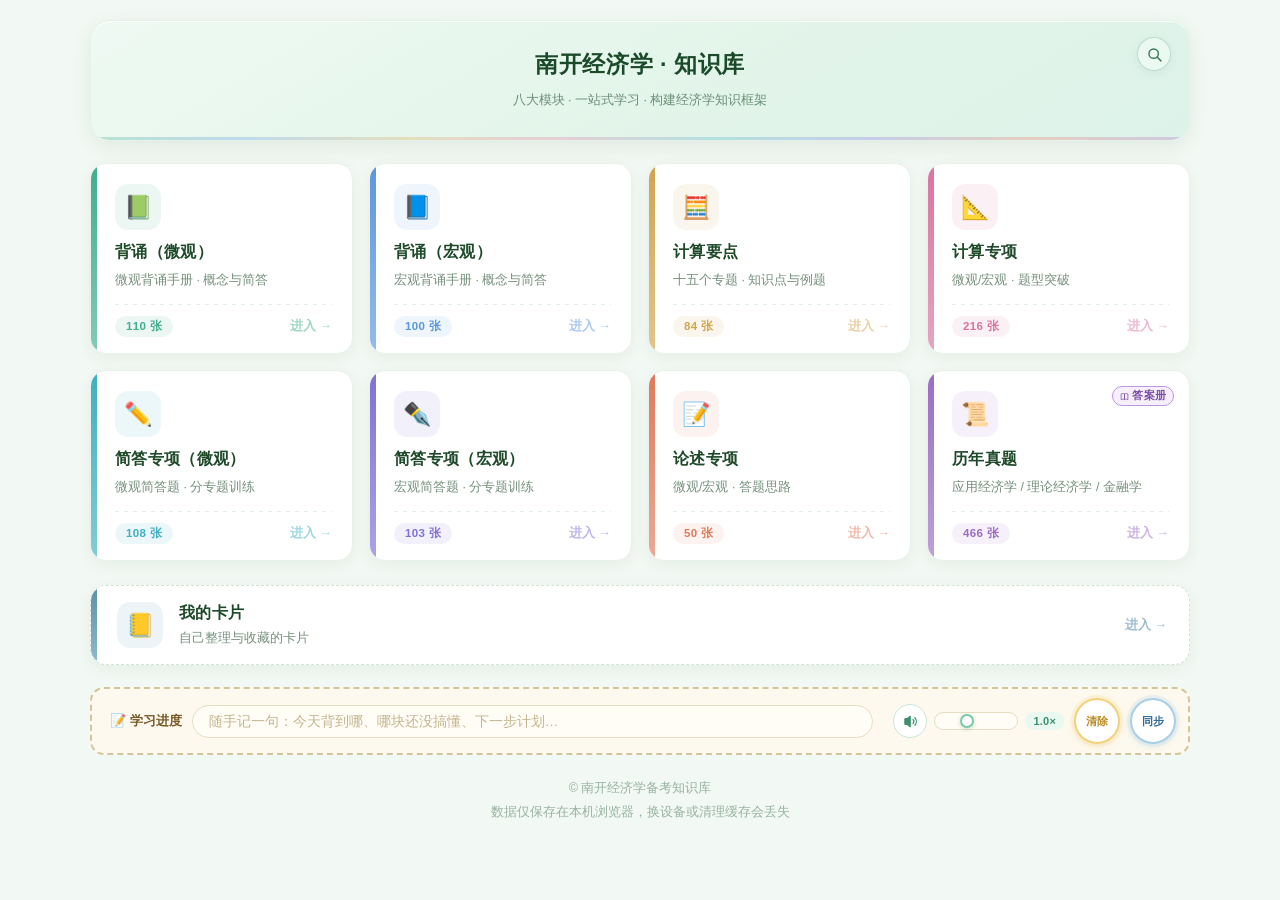
==== index.html @ 981b5d88 "知识库框架版首发" ====
<!DOCTYPE html>
<html lang="zh-CN">
<head>
<meta charset="UTF-8">
<meta name="viewport" content="width=device-width, initial-scale=1.0">
<link rel="icon" type="image/svg+xml" href="icons/icon.svg">
<link rel="icon" href="icons/favicon.ico" sizes="16x16 32x32 48x48">
<link rel="icon" type="image/png" sizes="32x32" href="icons/favicon-32.png">
<link rel="icon" type="image/png" sizes="16x16" href="icons/favicon-16.png">
<link rel="apple-touch-icon" sizes="180x180" href="icons/apple-touch-icon.png">
<link rel="manifest" href="manifest.webmanifest">
<meta name="theme-color" content="#E0D1EF">
<title>南开经济学 · 知识库</title>
<link rel="stylesheet" href="ui/tokens.css?v=20261110a">
<link rel="stylesheet" href="theme/tokens.css?v=20261110a">
<link rel="stylesheet" href="ui/components.css?v=20261110a">
<link rel="stylesheet" href="ui/home.css?v=20261110a">
</head>
<body class="page-home">
<div class="home-wrap">

  <header class="home-head">
    <a class="hdr-search" id="hdrSearch" href="./search.html" aria-label="全站搜索">
      <svg viewBox="0 0 24 24" fill="none" aria-hidden="true"><circle cx="10.8" cy="10.8" r="6.6" stroke="currentColor" stroke-width="2"/><path d="M15.7 15.7L21 21" stroke="currentColor" stroke-width="2" stroke-linecap="round"/></svg>
    </a>
    <h1 id="homeTitle">南开经济学 · 知识库</h1>
    <p id="homeSubtitle"></p>
  </header>

  <div class="home-grid" id="homeGrid"></div>

  <a class="mine-bar" href="./mycards.html">
    <span class="mine-bar-ic">📒</span>
    <span class="mine-bar-txt"><b>我的卡片</b><i>自己整理与收藏的卡片</i></span>
    <span class="mine-bar-go">进入 →</span>
  </a>
  <!-- 我的卡片通栏已静态化：原由 home.js 按 myCards 配置动态注入，现写死骨架，脚本未跑也能进入；module 形态由生成器改为网格卡时不输出此块 -->

  <!-- 学习进度条：清除数据与导入导出的入口由独立模块接入两端 -->
  <div class="home-note" id="noteBar">
    <span class="lb">📝 学习进度</span>
    <input id="progressNote" placeholder="随手记一句：今天背到哪、哪块还没搞懂、下一步计划…" />
    <!-- 朗读控件（引擎：engine/tts.js） -->
    <div class="tts" id="ttsBox">
      <button class="tts-btn" id="ttsBtn" type="button" title="朗读学习进度" aria-label="朗读学习进度"></button>
      <input class="tts-range" id="ttsRate" type="range" min="0.5" max="2" step="0.1" value="1" title="朗读语速" aria-label="朗读语速" />
      <span class="tts-val" id="ttsVal">1.0×</span>
    </div>

    <!-- 清除数据：点「清除」展开花瓣选模块，点「✓」弹确认层 -->
    <div class="clear-section" id="clearSection">
      <div class="petal-layer" id="petalLayer"></div>
      <button class="clear-btn" id="clearBtn" type="button">
        <span id="clearText">清除</span>
      </button>
    </div>

    <!-- 导入导出：点「同步」上下各弹一球（上 导入 / 下 导出） -->
    <div class="sync-section" id="syncSection">
      <div class="sync-orb import" id="orbImport" title="导入数据（从 JSON 备份恢复）">
        <span class="orb-ic">📥</span>
        <span class="orb-tx">导入</span>
      </div>
      <div class="sync-orb export" id="orbExport" title="导出数据（保存为 JSON 文件）">
        <span class="orb-ic">📤</span>
        <span class="orb-tx">导出</span>
      </div>
      <button class="sync-btn" id="syncBtn" type="button">同步</button>
    </div>
  </div>

  <footer class="home-foot" id="homeFooter">
    <span class="home-foot-line">© 南开经济学备考知识库</span>
    <span class="home-foot-line">数据仅保存在本机浏览器，换设备或清理缓存会丢失</span>
  </footer>

</div>

<!-- 轻提示（KB.UI.toast） -->
<div class="toast" id="toast"></div>

<!-- 学习进度卡片（点进度输入框弹出） -->
<div class="prog-overlay" id="progOverlay">
  <div class="prog-card" role="dialog" aria-labelledby="progCardTtl">
    <div class="prog-card-head">
      <span class="ttl" id="progCardTtl">📝 学习进度</span>
      <span class="dt"></span>
      <button class="prog-card-close" type="button" aria-label="关闭">✕</button>
    </div>
    <textarea placeholder="随手写：今天背到哪、哪块还没搞懂、下一步计划…"></textarea>
    <div class="prog-card-foot">
      <span class="prog-cnt">0 字</span>
      <div class="prog-tools">
        <button class="prog-tool prog-tts" type="button">🔊 朗读</button>
        <button class="prog-tool prog-clear" type="button">清空</button>
        <button class="prog-tool prog-save" type="button">保存</button>
      </div>
    </div>
  </div>
</div>

<!-- 清除数据确认弹层 -->
<div class="dlg-overlay" id="confirmOverlay">
  <div class="dlg-box" role="dialog" aria-labelledby="confirmTitle">
    <div class="dlg-icon">⚠️</div>
    <p class="dlg-title" id="confirmTitle">确认清除</p>
    <p class="dlg-desc">以下章节的数据将被清除：</p>
    <ul class="dlg-list" id="confirmList"></ul>
    <p class="dlg-warn">此操作不可恢复，请谨慎操作</p>
    <div class="dlg-btns">
      <button class="cbtn cbtn-cancel" id="confirmCancel" type="button">取消</button>
      <button class="cbtn cbtn-ok" id="confirmOk" type="button">确认</button>
    </div>
  </div>
</div>

<!-- 导出选择弹层 -->
<div class="dlg-overlay export-overlay" id="exportOverlay">
  <div class="dlg-box export-box" role="dialog" aria-labelledby="exportTitle">
    <div class="dlg-icon">📤</div>
    <p class="dlg-title" id="exportTitle">导出数据</p>
    <p class="dlg-desc">勾选需要备份的内容</p>
    <div class="export-opts">
      <label class="exp-opt" id="optStudy">
        <input type="checkbox" id="expStudy" checked disabled />
        <span class="exp-tick"></span>
        <span class="exp-txt">
          <b>学习数据</b>
          <i>收藏 / 笔记 / 编辑 / 学习进度</i>
        </span>
        <span class="exp-badge">必导</span>
      </label>
      <label class="exp-opt" id="optImages">
        <input type="checkbox" id="expImages" checked />
        <span class="exp-tick"></span>
        <span class="exp-txt">
          <b>笔记图片</b>
          <i>取消勾选即纯文字版，文件小得多</i>
        </span>
      </label>
      <label class="exp-opt" id="optConfig">
        <input type="checkbox" id="expConfig" checked />
        <span class="exp-tick"></span>
        <span class="exp-txt">
          <b>AI 配置</b>
          <i>提示词 / 面板尺寸 / 卡片记忆（不含 API Key）</i>
        </span>
      </label>
      <label class="exp-opt" id="optHistory">
        <input type="checkbox" id="expHistory" checked />
        <span class="exp-tick"></span>
        <span class="exp-txt">
          <b>AI 对话历史</b>
          <i>体积最大，通常占 80% 以上</i>
        </span>
      </label>
    </div>
    <p class="export-size" id="exportSize"></p>
    <div class="dlg-btns">
      <button class="cbtn cbtn-cancel" id="exportCancel" type="button">取消</button>
      <button class="cbtn cbtn-export" id="exportOk" type="button">导出</button>
    </div>
  </div>
</div>

<!-- 导入用的文件选择器（确认弹层由 KB.UI.confirm 动态生成） -->
<input type="file" id="importFile" accept=".json,application/json" style="display:none" />

<script src="palette.config.js?v=20261110a"></script>
<script src="project.config.js?v=20261110a"></script>
<script src="engine/render/common.js?v=20261110a"></script>
<script src="engine/ui.js?v=20261110a"></script>
<script src="engine/store.js?v=20261110a"></script>
<script src="engine/blobstore.js?v=20261110a"></script>
<script src="engine/tts.js?v=20261110a"></script>
<script src="engine/clear/core.js?v=20261110a"></script>
<script src="engine/clear/petal.js?v=20261110a"></script>
<script src="engine/sync/wechat.js?v=20261110a"></script>
<script src="engine/sync/core.js?v=20261110a"></script>
<script src="engine/home.js?v=20261110a"></script>
</body>
</html>
---- ui/tokens.css ----
/* 设计令牌：颜色、尺寸、排版。
   子页统一一套绿主题，模块色只用在主页入口卡上，两者不混用。
   三款预设通过 <body data-preset="..."> 覆盖变量，选择器里不出现具体色值。 */

:root {
  /* 页面底色与文字 */
  --page-bg: #f0f7f0;
  --page-fg: #1e3a2a;
  --page-pad: 20px;
  /* 子页与题库页共用这一条，答案册单独走 --ab-max；这里是引擎默认值。
     项目要改宽度在自己的 theme/tokens.css 里覆盖，不要改这里。 */
  --page-max: 1120px;
  /* 抽查模式只放一张卡，收窄到 820：把视线收在中间一列，与页面本身多宽无关。 */
  --single-max: 820px;

  /* 页头 */
  --header-bg: #d9edd9;
  --header-pad: 18px 28px;
  --header-shadow: 0 4px 12px rgba(60, 110, 60, 0.12);
  --header-title: #1e4a2a;
  --header-title-size: 24px;

  /* 统计条 */
  --stats-bg: #c4e0c4;
  --stats-pad: 6px 18px;
  --stats-fg: #1e3a2a;
  --stats-num: #1f6b3a;

  /* 页头导航：返回主页、答案册入口 */
  --back-bg: #c4e0c4;
  --back-fg: #1e4a2a;
  --back-hover: #a8d0a8;
  --back-shadow: 0 1px 3px rgba(60, 110, 60, 0.10);
  --back-shadow-hover: 0 4px 12px rgba(60, 110, 60, 0.20);
  --entry-fg: #3d6b46;
  --entry-hover-bg: rgba(150, 195, 150, 0.30);
  --entry-hover-fg: #1b4a2a;
  --entry-active-bg: rgba(140, 185, 140, 0.42);
  --entry-divider: rgba(70, 120, 75, 0.22);

  /* 筛选栏 */
  --filter-bg: #e6f3e6;
  --filter-pad: 12px 20px;
  --input-bg: #fafffa;
  --input-border: #b3d9b3;
  --input-focus: #6a9e6a;
  --btn-soft-bg: #cfe2cf;
  --btn-soft-hover: #b8d4b8;
  --btn-soft-fg: #1e4a2a;
  --filter-label: #1f4a2a;
  --input-focus-ring: rgba(80, 150, 80, 0.2);
  --btn-random-bg: #d4c49a;
  --btn-random-hover: #c9b888;
  --btn-random-fg: #3f3a1a;

  /* 卡片 */
  --card-bg: #ffffff;
  --card-border: #8fbe8f;
  --card-border-w: 6px;
  --card-radius: 18px;
  --card-shadow: 0 4px 14px rgba(60, 100, 60, 0.08);
  --card-shadow-hover: 0 8px 24px rgba(50, 100, 50, 0.13);
  /* 抽查模式只剩一张卡，投影加重、左边色条加粗，把注意力压在这一张上 */
  --card-shadow-single: 0 8px 32px rgba(60, 100, 60, 0.18);
  --card-border-w-single: 8px;
  --card-pad-x: 22px;
  --note-area-pad-b: 18px;

  /* 卡片头部 */
  --tag-bg: #dcebd9;
  --tag-fg: #1a4a2a;
  --tag-blue-bg: #d9e6f7;
  --tag-blue-fg: #1b4b7e;
  --tag-sand-bg: #e8e0cc;
  --tag-sand-fg: #6a5620;
  --note-card-bg: #fafbff;
  --note-card-border: #4f8a9e;
  --note-card-fg: #16394a;
  --note-tag-bg: #d6e8f0;
  --note-tag-fg: #14405a;

  /* 说明卡展开后那半截：卡片、标签与公式色取自 3 页 knowledge 与 7 页 note-type，两页逐值相同。
     图占位两项按正常卡绿色的明暗配成对应蓝。只给常态用，收藏态走下面 --fav-* 那一套。 */
  --note-qid-fg: #14405a;
  --note-hint-fg: #4a7f99;
  --note-answer-bg: #f3f9fd;
  --note-answer-fg: #2b2b2b;
  --note-strong-fg: #14405a;
  --note-formula-fg: #12303f;
  --note-formula-bg: #e7f1f8;
  --note-fig-bg: #eaf2f8;
  --note-fig-fg: #4e6b82;
  --label-gap: 10px;
  --qid-fg: #1f5a2f;
  --qid-size: 15px;
  --hasimg-bg: #d9c8b0;
  --hasimg-fg: #5a3f1a;

  /* 题目 */
  --q-fg: #1c3322;
  --q-table-size: 13px;
  --q-size: 15.5px;
  --q-table-scroll: #d6d6d6;
  --q-line: 1.7;
  --q-pad-b: 12px;
  --hint-fg: #5f8a5f;

  /* 答案区 */
  --answer-bg: #f3faf3;
  /* 正文色比同色相最深那档浅一层：最深的一档压在浅绿底上，字和底会糊在一起。 */
  --answer-fg: #24382a;
  --answer-radius: 14px;
  --answer-pad: 18px 22px;
  --answer-size: 14.8px;
  --answer-line: 1.9;
  /* 段间距 0.45em：再小，字数多的答案会挤成一整块。 */
  --answer-p-gap: 0.45em;
  --answer-indent: 2em;

  /* 公式块 */
  /* 公式块底色只留两个源：有底款一个、收藏暖底一个。
     卡片答案区、收藏态、答案册三处都引用它们，换色只改这里。
     去掉底色（plain / latex）由预设块把 --formula-bg 改成 transparent。 */
  --formula-tint: #eaf5ea;
  --formula-tint-fav: #f6eddd;
  --formula-bg: var(--formula-tint);
  --formula-fg: #1c4a3a;
  --formula-radius: 6px;
  --formula-pad: 2px 10px;
  --formula-indent: 2em;
  --formula-align: left;
  /* 公式块行高单独 1.75：跟着正文 1.9 走，色块会比字高出一圈，
     看着像公式缩在色块里。字号不在这里定，跟正文走。 */
  --formula-line: 1.75;

  /* 详解标题 */
  --detail-rule: 1px dashed #b9d8b9;
  --detail-margin: 18px 0 6px 0;
  --detail-pad: 8px 0 0 0;

  /* 图占位：数值取自答案册 p.fig */
  --fig-bg: #eaf3e6;
  --fig-fg: #52705d;
  --fig-size: 12.5px;
  --fig-radius: 7px;
  --fig-pad: 5px 11px;

  /* 小问标题 */
  --sub-weight: 600;
  --sub-indent: 2em;   /* 与正文平齐，只靠加粗分层。答案册原值是 1em，那页还有 ① 二级序号才需要错开 */

  /* 收藏态 */
  --fav-border: #d4a24e;
  --fav-bg: #fdfbf6;
  --fav-answer-bg: #faf6ea;
  --fav-answer-fg: #2b2b2b;
  --fav-formula-bg: var(--formula-tint-fav);
  --fav-tag-bg: #f2e8ce;
  --fav-tag-fg: #5a4a1a;
  --fav-detail-rule: 1px dashed #e8d9b0;
  --fav-fig-bg: #f3ecdc;
  --fav-fig-fg: #5a4a1a;
  --fav-table-head-bg: #f2e7cf;
  --fav-table-bg: #faf6ea;
  --fav-table-fg: #2b2b2b;
  --fav-table-border: #ddc79c;
  --fav-table-cell-border: #ddc79c;
  --fav-table-head-fg: #2b2b2b;
  --fav-table-rh-bg: #f8f1e2;
  --fav-hint-fg: #bd9333;
  --fav-qid-fg: #8a6a1a;
  --fav-strong-fg: #1a1a1a;
  --fav-btn-fg: #b8a06a;

  /* 答案册：页头题条、卷别切换、条目与答案区。
     页头底与年份条底直接借 --header-bg / --filter-bg，与子页同色不另设。
     宽度比子页窄一档：整页是单列长文，行太长读着累；题号面板按这条宽度
     算出左侧留白，不留白时收成小按钮。 */
  --ab-max: 1000px;

  /* 页头第一行与第二行之间的细线 */
  --ab-row-rule: rgba(110, 165, 115, 0.28);

  /* 页头工具：搜索框与只看收藏。绿是常态，收藏那枚转暖色 */
  --ab-search-bg: #fafffa;
  --ab-search-border: #b3d9b3;
  --ab-search-fg: #1e3a2a;
  --ab-search-ph: #86a98c;
  --ab-search-focus: #6a9e6a;
  --ab-search-ring: rgba(80, 150, 80, 0.2);
  --ab-search-btn-bg: #e2f0e2;
  --ab-search-btn-fg: #4d7a58;
  --ab-fav-hover-bg: #f2fbf2;
  --ab-fav-btn-bg: #fdf7e8;
  --ab-fav-btn-fg: #8a6a1a;
  --ab-hl-bg: #fff3c4;
  --ab-hl-fg: #6b5010;
  /* 搜索结果条目：hover 是很淡的一层绿，回到结果时刚点过的那条转暖并描一圈 */
  --ab-sr-hover: #f1f9f1;
  --ab-sr-fg: #2c4a36;
  --ab-sr-no-bg: #eef7ee;
  --ab-sr-no-fg: #4d7a58;
  --ab-sr-tip: #8aa992;
  /* 搜索页那两张白卡（关键词条、回结果条）的字色 */
  --ab-sh-fg: #4a6a52;
  --ab-shadow-menu: 0 8px 22px rgba(35, 75, 40, .18), 0 0 0 1px rgba(90, 140, 95, .1);
  --ab-shadow-paper: 0 2px 8px rgba(60, 110, 60, .07);
  --ab-shadow-flash: 0 4px 18px rgba(180, 140, 60, .28);
  --ab-shadow-filter: 0 3px 14px rgba(60, 110, 60, .14);
  --ab-shadow-nav: 0 6px 24px rgba(40, 90, 50, .28);
  --ab-shadow-focus: 0 0 0 2px rgba(94, 201, 154, 0.16);
  --ab-sh-strong: #1e4a2a;
  --ab-sh-link: #23603a;
  --ab-sr-hit-bg: #fff8e6;
  --ab-sr-hit-line: #e8c877;
  /* 搜索范围说明：档位不是「全部」时才出现 */
  --ab-scope-fg: #7b9a80;
  --ab-scope-strong: #23603a;
  --ab-scope-rule: rgba(110, 165, 115, 0.35);
  /* 卷首「答案录入中」提示条 */
  --ab-rec-bg: #f3f9f0;
  --ab-rec-border: #dcecd6;
  --ab-rec-fg: #4a6a52;
  --ab-rec-strong: #2f5d3f;
  --ab-rec-num: #1f6b3a;
  /* 未录入的题：整块参考答案区浅化，只剩一行说明 */
  --ab-ans-empty-bg: #fafcf8;
  --ab-ans-empty-border: #eef3ea;
  --ab-ans-empty-edge: #d8e5d2;
  --ab-ans-empty-label-bg: #eef3ea;
  --ab-ans-empty-label-fg: #7f9a84;
  --ab-wait-fg: #8aa08f;
  /* 空态 */
  --ab-empty-fg: #6a8a70;
  --ab-empty-sub: #8aa692;

  --ab-sub-fg: #55805f;
  --ab-crumb: #6a8a70;
  --ab-meta: #5f7a63;
  --ab-crumb-fg: #6a8a70;
  --ab-part-fg: #1f4a2a;
  --ab-part-note: #6a8a70;
  --ab-item-shadow: 0 2px 8px rgba(60, 110, 60, 0.06);
  --ab-no-bg: #e3f0e3;
  --ab-no-fg: #1f6b3a;
  --ab-stem-size: 15px;
  --ab-stem-line: 1.8;
  --ab-ans-bg: #f2f8ef;
  --ab-ans-border: #e4efe0;
  --ab-ans-edge: #a9cfa9;
  --ab-ans-size: 14.5px;
  --ab-ans-line: 1.9;
  --ab-ans-label-bg: #e2efdd;
  --ab-ans-label-fg: #4a7a55;
  --ab-head-fg: #1c4a2c;
  --ab-tip-fg: #5b7263;
  --ab-tip-b: #3f6b4d;
  --ab-fm-cn: #2c4a35;
  /* 答案册的公式块底色与卡片那一条不同：原版答案册是 #e6f1e3，比卡片的 #eaf5ea 实一档。
     单独一条变量，改卡片预设不牵连这里。 */
  --ab-formula-bg: #e6f1e3;
  --ab-font-math: 'Times New Roman', 'Cambria Math', 'SimSun', 'Songti SC', serif;
  /* 题干里表格的字号：答案册原版 12.5／1.65，比卡片（13／1.6）小半档 */
  --ab-stem-table-size: 12.5px;
  --ab-stem-table-line: 1.65;
  --ab-table-strong: #2f5c3e;
  --ab-src-bg: #f6faf4;
  --ab-src-border: #cde1c7;
  --ab-src-fg: #5f7a65;
  --ab-yb-btn-bg: #cfe6cf;
  --ab-yb-btn-hover: #c2dfc2;
  --ab-yb-btn-fg: #14401f;
  --ab-year-fg: #23502f;
  --ab-year-hover: #d3e8d3;
  --ab-menu-hover: #eff8ef;
  --ab-menu-on-bg: #e3f1e3;
  --ab-menu-on-fg: #10381c;
  --ab-year-on-bg: #1f6b3a;
  --ab-year-on-fg: #ffffff;
  --ab-nav-type-fg: #4d7a58;
  --ab-nav-num-bg: #f2faf2;
  --ab-nav-num-hover: #dff0df;
  --ab-nav-shadow: 0 2px 10px rgba(60, 110, 60, 0.10);
  --ab-nav-fab-shadow: 0 2px 10px rgba(60, 110, 60, 0.18);

  /* 卡片动作按钮 */
  --card-action-fg: #3f6a3f;
  --card-action-hover-bg: #e6f0e6;
  --card-action-active-bg: #d8ead8;
  --note-btn-fg: #4f7a4f;
  --note-btn-active-fg: #2b6b2b;

  /* 答案册正文表格：原值，只给答案册用。 */
  --table-size: 12.5px;
  --table-bg: #f6faf4;
  --table-fg: #33503d;
  --table-border: #b3d0aa;
  --table-cell-border: #c3dcbb;
  --table-head-bg: #e9f3e4;
  --table-head-fg: #3f6b4d;
  --table-rh-bg: #eef6ea;
  --table-strong-fg: #2f5c3e;

  /* 卡片表格（普通子页与真题页）：数值取自 7 页 .matrix。
     题干与答案区共用这一组尺寸，颜色各走各的。 */
  --card-table-size: 13.5px;
  --card-table-line: 1.6;
  --card-table-pad: 5px 16px;
  --card-table-bg: #ffffff;
  --card-table-fg: #1a3322;
  --card-table-border: #b9d6b9;
  --card-table-cell-border: #b9d6b9;
  --card-table-head-bg: #e6f3e6;
  --card-table-head-fg: #1a3322;
  --card-table-rh-bg: #f4faf4;
  --card-table-strong-fg: #2f5c3e;

  /* 空状态与页脚 */
  --empty-bg: #e6f3e6;
  --empty-fg: #4f7a4f;
  --footer-fg: #8aaa8a;
  --footer-rule: #cce0cc;

  /* 抽查模式条 */
  --single-bar-bg: #f5efe0;
  --single-bar-border: #d4a24e;
  --single-nav-fg: #7a5a2a;
  --single-nav-hover: #e8ddd0;
  --single-badge-bg: #e8ddd0;
  --single-badge-fg: #5a4a2a;
  --single-hint-fg: #8a7a5a;
  --single-exit-fg: #8a5a4a;
  --single-exit-hover: #e8d5d0;

  /* 自测：三档颜色，绿＝会了、橙＝模糊、红＝忘了 */
  --st-switch-track: #d8e6d8;
  --st-switch-on: #5ec99a;
  --st-switch-fg: #3d6b46;
  --st-chip-bg: #ffffff;
  --st-chip-border: #e6f0e6;
  --st-chip-fg: #4a6a52;
  --st-chip-shadow: 0 2px 8px rgba(60, 100, 60, 0.07);
  --st-chip-hover-border: #9ccfae;
  --st-chip-sel-border: #5ec99a;
  --st-chip-sel-bg: #eefaf3;
  --st-chip-sel-ring: rgba(94, 201, 154, 0.18);
  --st-ok-fg: #2b7a2b;
  --st-meh-fg: #c98a2b;
  --st-no-fg: #b85050;
  --st-left-fg: #5f7f8f;
  --st-ok-bar: #5ec99a;
  --st-meh-bar: #e0b152;
  --st-no-bar: #cf6b6b;
  --st-rate-bg: #ffffff;
  --st-rate-border: #e2ece5;
  --st-rate-fg: #5f8569;
  --st-rate-hover-bg: #eef8f2;
  --st-rate-ok-sel: #e6f6ed;
  --st-rate-ok-sel-border: #5ec99a;
  --st-rate-ok-sel-fg: #237a4c;
  --st-rate-meh-sel: #fbf1de;
  --st-rate-meh-sel-border: #dfae4e;
  --st-rate-meh-sel-fg: #8a6420;
  --st-rate-no-sel: #fbe9e9;
  --st-rate-no-sel-border: #d98a8a;
  --st-rate-no-sel-fg: #9c4444;
  --st-cover-bg: rgba(243, 250, 243, 0.62);
  --st-cover-border: #b3ddc3;
  /* 收藏态的遮罩：整卡转暖时跟着换，否则浅绿虚线框会在米黄底上很跳 */
  --fav-cover-bg: rgba(250, 246, 234, 0.62);
  --fav-cover-border: #e0cb9e;
  --st-dot-ok: #a8dcc2;
  --st-dot-meh: #e6cd97;
  --st-dot-no: #e8b2b2;
  --st-meh-hover-bg: #fdf6e9;
  --st-no-hover-bg: #fdeeee;
  --st-track-dot: #ffffff;
  --st-track-dot-shadow: 0 1px 4px rgba(0, 0, 0, 0.18);

  /* 笔记 */
  --note-bg: #f8fcf8;
  --note-border: #c2ddc2;
  --note-fg: #1c3322;
  --note-focus: #6a9e6a;
  --note-focus-ring: rgba(80, 150, 80, 0.15);
  --note-placeholder: #8aaa8a;
  --fav-note-bg: #fdfaf1;
  --fav-note-border: #e8d9b0;
  --fav-note-focus: #d4a24e;
  --fav-note-fg: #4a3a1a;
  --fav-note-placeholder: #b8a478;
  --fav-note-focus-ring: rgba(212, 162, 78, 0.16);

  /* 编辑态：虚线框与题目下的线 */
  --edit-line: #6a9e9e;
  --fav-edit-line: #b8912e;
  --fav-edit-mark-fg: #c4b18a;
  /* 编辑框里的语法标记：成对星号染淡，让人一眼看出哪段会加粗 */
  --edit-mark-fg: #a8bdb0;
  --edit-cancel-fg: #8a4a4a;
  --edit-cancel-hover-bg: #f0e0e0;

  /* 确认弹窗：骨架项一律引用公共弹层变量（--dlg-*），
     改公共骨架时确认、导出、微信三个弹层一起变；
     只把按钮渐变这组特征色留在自己名下 */
  --confirm-mask: var(--dlg-mask);
  --confirm-bg: var(--dlg-bg);
  --confirm-title-fg: var(--dlg-title);
  --confirm-msg-fg: var(--dlg-body);
  --confirm-msg-strong: var(--dlg-strong);
  --confirm-cancel-bg: var(--dlg-cancel-bg);
  --confirm-cancel-fg: var(--dlg-cancel-ink);
  --confirm-cancel-hover: var(--dlg-cancel-hover);
  --confirm-ok-from: #5ec99a;
  --confirm-ok-to: #3fa87a;
  --confirm-danger-from: #f08a72;
  --confirm-danger-to: #e05a4a;
  --confirm-ok-fg: var(--dlg-btn-ink);

  /* 轻提示 */
  --toast-bg: #2a4a2a;
  --toast-fg: #f0faf0;
  --toast-shadow: 0 6px 24px rgba(0, 0, 0, 0.25);
  /* 主页款：亮绿实心、白字，圆角与过渡都比子页紧一档 */
  --home-toast-bg: #45b98c;
  --home-toast-fg: #ffffff;
  --home-toast-shadow: 0 10px 26px rgba(69, 185, 140, 0.34);
  --home-toast-radius: 30px;
  --home-toast-bottom: 34px;
  --home-toast-shift: 20px;
  --home-toast-z: 2000;
  --home-toast-maxw: 86vw;
  --home-toast-font: 13px;
  --home-toast-weight: 600;
  --home-toast-track: 0.5px;
  --home-toast-pad: 11px 24px;
  --home-toast-dur: 0.25s;

  /* 滚动条 */
  --scroll-track: #dce8dc;
  --scroll-thumb: #8fbe8f;
  --scroll-thumb-hover: #6f9e6f;

  /* 圆角与间距 */
  --radius-pill: 40px;
  --radius-btn: 30px;
  --radius-sm: 10px;
  --gap-grid: 18px;
  --gap-bar: 10px;

  /* 字体 */
  --font-body: 'Segoe UI', 'PingFang SC', Roboto, 'Helvetica Neue', sans-serif;
  --font-math: 'Times New Roman', 'Cambria Math', serif;
}

/* 答案区底色三款一律保留，差别只在公式那一行。 */

/* ---- 原版款：答案区浅绿底、公式浅绿块 ---- */
body[data-preset='tinted'] {
  --answer-bg: #f3faf3;
  --formula-bg: var(--formula-tint);
}

/* ---- 公式无块款：答案区底色不变，公式去掉色块、只居中 ---- */
body[data-preset='plain'] {
  --answer-bg: #f3faf3;
  --formula-bg: transparent;
  --fav-formula-bg: transparent;
  --formula-fg: inherit;
  --formula-indent: 0;
  --formula-pad: 0;
  --formula-align: center;
}

/* ---- LaTeX 款：答案区底色不变，公式交给 KaTeX 排版，不套色块 ---- */
body[data-preset='latex'] {
  --answer-bg: #f3faf3;
  --formula-bg: transparent;
  --fav-formula-bg: transparent;
  --formula-fg: inherit;
  --formula-indent: 0;
  --formula-pad: 0;
  --formula-align: center;
}

/* 收藏态在三款下都要压回暖色，变量在 tokens 里已定义，此处无需分支 */

/* ---- 富文本控件与浮层（engine/richnote.js 注入的样式从这里取色）----
   工具栏、公式/表格/清空按钮、图片尺寸条、看图浮层、表格弹窗、笔记内容里的
   代码块与表格线、收藏态暖色。基础值即当前视觉；站点想换控件色调，覆盖这里即可。
   遮罩上的白色按钮与纯黑阴影是中性色，不随主题走，仍写在 richnote.js 内。 */
:root {
  /* 工具栏 */
  --rte-btn: #dcebd9;
  --rte-btn-hover: #cfead0;
  --rte-btn-ink: #1e4a2a;
  --rte-btn-on: #a8c8a8;
  --rte-btn-on-ink: #14361f;
  --rte-save-ink: #1a3a1a;
  --rte-save-hover: #94b894;
  --rte-bar-shadow: rgba(40,110,60,.24);
  --rte-bar-shadow-soft: rgba(40,110,60,.12);
  /* 功能按钮（各自成色） */
  --rte-fmt: #e8e8e8;
  --rte-fmt-hover: #d6d6d6;
  --rte-fmt-ink: #2f4a2f;
  --rte-imgb: #d4d9c4;
  --rte-imgb-hover: #c4cdb0;
  --rte-tblb: #cfe0e8;
  --rte-tblb-hover: #b8d4e0;
  --rte-tblb-ink: #1e4a5a;
  --rte-fmlb: #e2dcef;
  --rte-fmlb-hover: #d2c9e8;
  --rte-fmlb-ink: #3d2a6a;
  --rte-clear: #e6d6d6;
  --rte-clear-hover: #dcc4c4;
  --rte-clear-ink: #6a3a3a;
  --rte-fav-on: #e6d5a2;
  --rte-fav-on-ink: #4a3a0a;
  /* 通用线与强调 */
  --rte-line: #c2ddc2;
  --rte-accent: #4f8a4f;
  --rte-focus: #6a9e6a;
  --rte-focus-ring: rgba(80,150,80,.16);
  --rte-link: #2f7d55;
  /* 笔记内容 */
  --rte-code-bg: #e8f3e8;
  --rte-pre-bg: #eef6ef;
  --rte-pre-line: #dceade;
  --rte-quote-line: #b3ddc3;
  --rte-head-ink: #1a3322;
  --rte-placeholder: #8aaa8a;
  /* 图片尺寸条 */
  --rte-ctl-bg: #edf5ed;
  --rte-ctl-ink: #2a5a2a;
  --rte-ctl-dim: #5b7a5b;
  --rte-reset: #dcecd9;
  --rte-apply: #6fbf8f;
  --rte-apply-hover: #5bae7d;
  --rte-apply-shadow: rgba(80,160,110,.26);
  --rte-mode-shadow: rgba(60,110,60,.18);
  --rte-sel-ring: rgba(79,138,79,.28);
  --rte-sel-ring-0: rgba(79,138,79,0);
  --rte-sel-ring-fav: rgba(212,162,78,.35);
  /* 笔记正文与弹层纸面 */
  --rte-ink: #000;
  --rte-ink-forced: #1a1a1a;
  --rte-paper: #fff;
  /* 看图浮层 */
  --viewer-overlay: rgba(14,32,22,.86);
  --viewer-btn: #dff0df;
  --viewer-btn-hover: #c8e8cb;
  --viewer-btn-active: #bcdfc0;
  --viewer-ink: #1f5a2f;
  --viewer-txt: #cfe8d2;
  --viewer-txt-hover: #b7dcbd;
  --viewer-txt-active: #a8d0af;
  --viewer-sep: #cfe0cf;
  --viewer-shadow: rgba(40,110,60,.22);
  --viewer-shadow-soft: rgba(40,110,60,.10);
  --viewer-inset: rgba(30,80,50,.10);
  --viewer-img-shadow: 0 18px 50px rgba(0,0,0,.45);
  --viewer-close-line: rgba(255,255,255,.5);
  --viewer-close-bg: rgba(255,255,255,.16);
  --viewer-close-bg-hover: rgba(255,255,255,.28);
  --viewer-bar-bg: rgba(255,255,255,.94);
  --viewer-bar-shadow: 0 6px 20px rgba(0,0,0,.28);
  --tip-bg: rgba(30,58,42,.92);   /* 操作提示气泡（深绿底白字） */
  /* 表格弹窗 */
  --modal-overlay: rgba(14,32,22,.42);
  --modal-ink: #1e3a2a;
  --modal-label: #3a5a3a;
  --modal-dim: #7a957a;
  --modal-ok: #5ec99a;
  --modal-no: #eef4ee;
  --modal-no-ink: #5a7a68;
  --modal-box-shadow: 0 16px 44px rgba(0,0,0,.22);
  /* 收藏暖色（笔记内容跟着卡片变暖） */
  --rte-fav-code: #f1e7cd;
  --rte-fav-pre: #f6eddd;
  --rte-fav-line: #e8d9b0;
  --rte-fav-placeholder: #b8a478;

  /* ==================== 主页 ==================== */
  --home-bg: #f2f8f3;
  --home-ink: #1e3a2a;
  /* 主页独立宽度 1100px；子页 / 题库走全站 --page-max，答案册走 --ab-max，互不影响。 */
  --home-wrap-max: 1100px;
  /* 顶部横幅 */
  --home-head-bg: linear-gradient(150deg, #eefaf3 0%, #e2f4e9 60%, #ddf2ea 100%);
  /* 彩虹线默认值仅兜底：运行时由 home.js 按模块实际用色动态拼渐变覆盖 */
  --home-head-line: linear-gradient(90deg, #7fd1b0, #8fbcec, #ebcb86, #ef9fc0, #7bd0dd, #a99eea, #f0a288, #c096dd);
  --home-head-border: #e4f2e9;
  --home-head-title: #1b4a2b;
  --home-head-sub: #6a8f76;
  --home-head-shadow: 0 6px 18px rgba(70, 120, 90, .10), inset 0 1px 0 rgba(255, 255, 255, .85);
  --home-search-bg: rgba(255, 255, 255, .42);
  --home-search-line: rgba(63, 138, 99, .26);
  --home-search-ink: #35795a;
  --home-search-shadow: 0 2px 10px rgba(70, 120, 90, .09);
  --home-search-hover-bg: rgba(255, 255, 255, .17);
  --home-search-hover-shadow: inset 0 0 0 1.5px rgba(255, 255, 255, .58), 0 3px 13px rgba(70, 120, 90, .15);
  --home-search-hover-line: rgba(63, 138, 99, .32);
  --home-search-hover-ink: #1f5d41;
  --home-search-ring: rgba(88, 150, 116, .42);
  /* 模块卡（每张卡的主色 --c/--c2/--soft 由配置按序注入，不在这里定义） */
  --home-mod-bg: #fff;
  --home-mod-line: #e8f2ec;
  --home-mod-title: #1e4a2a;
  --home-mod-desc: #75907c;
  --home-mod-shadow: 0 4px 14px rgba(70, 115, 90, .07);
  --home-mod-shadow-hover: 0 12px 28px rgba(70, 115, 90, .14);
  --home-mod-foot-dash: #e2efe7;
  /* 我的卡片通栏：白底 + 青蓝虚线 + 左侧青蓝竖条
     边框整条是变量：粗细、虚实、颜色都在一处改，如 1px dashed / 2px solid */
  --home-mine-bg: #fff;
  --home-mine-border: 1px dashed #cfe3d7;
  --home-mine-border-hover: 1px dashed #b9d8c4;
  --home-mine-c: #5B8FA8;
  --home-mine-c2: #8FBBD0;
  --home-mine-ic-bg: #EDF4F8;
  --home-mine-title: #1e4a2a;
  --home-mine-desc: #75907c;
  --home-mine-go: #4E86A2;
  /* 学习进度条（米黄虚线框，虚线样式整条可改） */
  --home-note-bg: #fdf9ee;
  --home-note-border: 2px dashed #d4c49a;
  --home-note-lb: #7a5a2a;
  --home-note-input-bg: #fffdf6;
  --home-note-input-line: #e8ddc0;
  --home-note-input-ink: #3f3a1a;
  --home-note-placeholder: #c4b48d;
  --home-note-focus: #d4a24e;
  --home-note-focus-ring: rgba(212, 162, 78, .15);
  /* 页脚 */
  --home-foot-ink: #96b3a2;
  /* 整页滚动条（主页比子页宽一档） */
  --home-scroll-track: #e0eee5;
  --home-scroll-thumb: #9ccfb4;
  /* 学习进度卡片弹层 */
  --home-prog-overlay: rgba(28, 48, 36, .34);
  --home-prog-card-bg: #fdf9ee;
  --home-prog-card-w: 620px;
  --home-prog-card-shadow: 0 24px 60px rgba(25, 60, 42, .20);
  --home-prog-card-line: #d4a24e;
  --home-prog-title: #7a5a2a;
  --home-prog-date: #b0a184;
  --home-prog-btn-bg: #fbf1d8;
  --home-prog-btn-line: #ecd9a8;
  --home-prog-btn-ink: #8b6c2e;
  --home-prog-btn-hover: #f6e6c2;
  --home-prog-line: #dceadf;
  --home-prog-cnt-saved: #6aa87f;

  /* 朗读（TTS）控件：青绿系，与站点主色同族 */
  --home-tts-btn-bg: #ffffff;
  --home-tts-btn-line: #cbe6d8;
  --home-tts-btn-bg-hover: #f3fbf7;
  --home-tts-btn-line-hover: #8fd4b0;
  --home-tts-ink: #3d8f6e;
  --home-tts-live-bg: #eaf8f2;
  --home-tts-live-line: #7fc9a8;
  --home-tts-pause-bg: #fdf7e6;
  --home-tts-pause-line: #e5c882;
  --home-tts-pause-ink: #b8891f;
  --home-tts-glow: rgba(63, 174, 140, .18);
  --home-tts-pulse: rgba(63, 174, 140, .30);
  --home-tts-pulse-end: rgba(63, 174, 140, 0);
  --home-tts-track-a: #a9e0c6;
  --home-tts-track-b: #d8ecdf;
  --home-tts-thumb-bg: #ffffff;
  --home-tts-thumb-shadow: rgba(60, 130, 100, .28);
  --home-tts-range-w: 84px;

  /* 学习进度卡片按钮四态 */
  --home-prog-tts-bg: #f7dfae;
  --home-prog-tts-line: #d4a24e;
  --home-prog-tts-ink: #7a5a2a;
  --home-prog-danger-bg: #fbe4d9;
  --home-prog-danger-line: #e3ab8e;
  --home-prog-danger-ink: #b1502e;
  --home-prog-done-bg: #e2f4e8;
  --home-prog-done-line: #9ccfa9;
  --home-prog-done-ink: #3d7d51;

  /* 清除数据（花瓣 + 金色圆钮） */
  --home-clear-btn-w: 46px;
  --home-clear-petal-w: 34px;
  --home-clear-petal-h: 48px;
  --home-clear-dist: 56px;
  --home-clear-btn-bg: #ffffff;
  --home-clear-line: #f3d27c;
  --home-clear-ink: #b8891f;
  --home-clear-ring: rgba(245, 214, 122, .20);
  --home-clear-ring-hover: rgba(245, 214, 122, .28);
  --home-clear-shadow: rgba(212, 162, 78, .16);
  --home-clear-shadow-hover: rgba(212, 162, 78, .20);
  --home-clear-check-ink: #2fa27a;
  --home-clear-check-line: #8fd4b0;
  --home-clear-check-ring: rgba(143, 212, 176, .22);
  --home-clear-check-shadow: rgba(47, 162, 122, .18);
  --home-clear-check-glow: rgba(143, 212, 176, .25);
  --home-clear-petal-shadow: rgba(90, 140, 115, .12);
  --home-clear-petal-shadow-sel: rgba(90, 140, 115, .18);
  /* 花瓣面上的两处固定色：未选中时的渐变上半截、选中后的描边与序号 */
  --home-clear-petal-sheen: #ffffff;
  --home-clear-petal-sel-line: #ffffff;
  --home-clear-petal-sel-ink: #ffffff;

  /* 弹层公共骨架：确认、清除、导出、微信分段复制四个弹层共用这一套。
     底色、标题、遮罩、取消键、按钮文字改一次四处一起变；
     只有真不一样的地方才各自覆盖（微信的遮罩更深、阴影向上弹，
     用它的 --wx-overlay / --wx-box-shadow）。
     各弹层的特征色另立前缀：--confirm-* 确认键渐变、
     --clear-confirm-* 橘红确认键与警告、--export-* 选项条、
     --wx-* 段列表与复制按钮。 */
  --dlg-bg: #ffffff;
  --dlg-title: #1e4a2a;
  --dlg-desc: #75907c;
  --dlg-body: #4a6a58;
  --dlg-strong: #2e4a3a;
  --dlg-mask: rgba(28, 48, 36, .38);
  --dlg-shadow: 0 24px 60px rgba(25, 60, 42, .24);
  --dlg-cancel-bg: #eef6f1;
  --dlg-cancel-ink: #587a68;
  --dlg-cancel-hover: #e4f0e9;
  --dlg-btn-ink: #ffffff;

  /* 清除确认弹层 */
  --clear-confirm-list-bg: #f7fcf9;
  --clear-confirm-list-line: #e5f2ea;
  --clear-confirm-list-ink: #35603f;
  --clear-confirm-warn: #d4816a;
  --clear-confirm-ok-bg: linear-gradient(135deg, #f3a98c, #e57c62);
  --clear-confirm-ok-shadow: rgba(229, 124, 98, .28);

  /* 导入导出（蓝色同步钮 + 上下两个小球） */
  --home-sync-btn-w: 46px;
  --home-sync-orb-size: 40px;
  --home-sync-orb-dist: 56px;
  --home-sync-bg: #ffffff;
  --home-sync-line: #a8cfe8;
  --home-sync-ink: #2e6a99;
  --home-sync-ring: rgba(168, 207, 232, .20);
  --home-sync-ring-hover: rgba(168, 207, 232, .28);
  --home-sync-shadow: rgba(79, 148, 196, .16);
  --home-sync-shadow-hover: rgba(79, 148, 196, .20);
  --home-sync-open-bg: #eaf4fc;
  --home-sync-open-line: #8bbde0;
  --home-sync-dim: .15;
  /* 导入球（粉）与导出球（紫） */
  --home-sync-import-line: #e8a8c8;
  --home-sync-import-ink: #a85a7a;
  --home-sync-import-soft: #fceef4;
  --home-sync-export-line: #b89ee0;
  --home-sync-export-ink: #6a4a9a;
  --home-sync-export-soft: #f0eaf8;
  --home-sync-orb-sheen: #ffffff;
  --home-sync-orb-shadow: rgba(90, 140, 115, .14);
  --home-sync-orb-shadow-hover: rgba(90, 140, 115, .22);

  /* 导出选择弹层 */
  --export-box-w: min(92vw, 400px);
  --export-opt-bg: #f9fdfb;
  --export-opt-line: #e2f0e8;
  --export-opt-line-hover: #b9e2cd;
  --export-opt-bg-hover: #f4fbf7;
  --export-opt-bg-off: #f7faf8;
  --export-opt-bg-active: #eef7f2;
  --export-opt-line-active: #b9e2cd;
  --export-opt-title: #1e4a2a;
  --export-opt-desc: #8aaa95;
  --export-tick-bg: #ffffff;
  --export-tick-line: #c8ded2;
  --export-tick-on: #3fa87a;
  --export-tick-glyph: #ffffff;
  --export-badge-bg: #e8f7f0;
  --export-badge-ink: #3fa87a;
  --export-size-ink: #7a9a88;
  --export-size-strong: #3d8f6e;
  --export-size-alert: #b1502e;
  --export-btn-bg: linear-gradient(135deg, #6fc9a3, #3fa87a);
  --export-btn-ink: #ffffff;
  --export-btn-shadow: rgba(63, 168, 122, .28);

  /* 微信内导出面板（内置浏览器不支持下载，改分段复制） */
  --wx-overlay: rgba(28, 48, 36, .55);
  --wx-box-shadow: 0 -10px 40px rgba(0, 0, 0, .2);
  --wx-desc: #5a7a68;
  --wx-desc-mark: #2e8b5f;
  --wx-code-bg: #eaf8f2;
  --wx-code-ink: #2a6a4a;
  --wx-row-bg: #fbfefc;
  --wx-row-line: #d8ebdf;
  --wx-row-done-bg: #eaf8f2;
  --wx-row-done-line: #5ec99a;
  --wx-idx-bg: #e4f2eb;
  --wx-idx-ink: #2e8b5f;
  --wx-idx-done-bg: #3fa87a;
  --wx-idx-done-ink: #ffffff;
  --wx-row-lb: #1e4a2a;
  --wx-row-sz: #8aaa95;
  --wx-btn-bg: linear-gradient(135deg, #5ec99a, #3fa87a);
  --wx-btn-ink: #ffffff;
  --wx-btn-shadow: rgba(63, 168, 122, .24);
  --wx-foot: #8aaa95;
  --wx-list-thumb: #cfe8db;
  /* 段数过多时的提示块（含图备份在微信里会切出很多段） */
  --wx-hint-bg: #fdf7ec;
  --wx-hint-line: #f0e0c4;
  --wx-hint-ink: #9a7133;
  --wx-block-bg: #fdeef0;
  --wx-block-line: #f2c6cf;
  --wx-block-ink: #a3214a;
}

/* ============ 我的卡片：页面专属色板 ============
   原版把 202 个色值写死在单文件 <style> 里。这里收成唯一来源，ui/mycards.css 只写 var(--mc-*)。
   数值一个没改，抽离前后计算样式逐项一致；语义明确的给名字，
   其余是渐变端点 / 阴影 / 一次性近似色，按「区域 + 序号」编号，不硬造语义名。
   与 --ab-* / --home-* 同级：换本页配色只改这一节。 */
:root {
  /* 通用语义（页面底色、文字、按钮、编辑器主色） */
  --mc-page-bg: #f0f7f0;
  --mc-page-fg: #1e3a2a;
  --mc-header-bg: #d9edd9;
  --mc-title-fg: #1e4a2a;
  --mc-stats-bg: #c4e0c4;
  --mc-stats-num: #1f6b3a;
  --mc-white: #fff;
  --mc-surface: #ffffff;
  --mc-filter-bg: #e6f3e6;
  --mc-label-fg: #1f4a2a;
  --mc-input-border: #b3d9b3;
  --mc-input-bg: #fafffa;
  --mc-focus-border: #6a9e6a;
  --mc-primary-bg: #6fbf8f;
  --mc-primary-hover: #5bae7d;
  --mc-soft-bg: #cfe2cf;
  --mc-soft-hover: #b8d4b8;
  --mc-muted-fg: #8aaa8a;
  --mc-card-border: #8fbe8f;
  --mc-cancel-bg: #dcebd9;
  --mc-answer-fg: #1c3322;
  --mc-editor-border: #c2ddc2;
  --mc-imgctl-muted: #5b7a5b;
  --mc-editor-bg: #f8fcf8;
  --mc-imgctl-bg: #edf5ed;
  --mc-imgctl-fg: #2a5a2a;
  --mc-imgctl-accent: #4f8a4f;
  --mc-imgctl-lock-bg: #dcecd9;

  /* 顶部、统计球与同步球 */
  --mc-header-01: rgba(60, 110, 60, 0.12);
  --mc-header-02: rgba(60, 110, 60, 0.10);
  --mc-header-03: #a8d0a8;
  --mc-header-04: rgba(60, 110, 60, 0.20);
  --mc-header-05: #e5c882;
  --mc-header-06: #fdf7e6;
  --mc-header-07: #b8891f;
  --mc-header-08: #7cb04b;
  --mc-header-09: rgba(124, 176, 75, .20);
  --mc-header-10: #4f7f2a;
  --mc-header-11: #e0bd72;
  --mc-header-12: rgba(229, 200, 130, .32);
  --mc-header-13: #f7edd6;
  --mc-header-14: #6cbcae;
  --mc-header-15: rgba(108, 188, 174, .20);
  --mc-header-16: #2f8b7d;
  --mc-header-17: #8bbde0;
  --mc-header-18: #eaf4fc;
  --mc-header-19: rgba(168, 207, 232, .30);
  --mc-header-20: #2e6a99;
  --mc-header-21: #e2eefa;
  --mc-header-22: rgba(90, 140, 115, .14);
  --mc-header-23: #e8a8c8;
  --mc-header-24: #a85a7a;
  --mc-header-25: #fceef4;
  --mc-header-26: #b89ee0;
  --mc-header-27: #6a4a9a;
  --mc-header-28: #f0eaf8;
  --mc-header-29: rgba(90, 140, 115, .22);

  /* 筛选栏与按钮 */
  --mc-filter-01: rgba(80, 150, 80, 0.2);
  --mc-filter-02: rgba(80, 160, 110, .28);
  --mc-filter-03: #a9d9b8;
  --mc-filter-04: #14522c;
  --mc-filter-05: rgba(80, 160, 110, .16);
  --mc-filter-06: #92cba4;

  /* 卡片列表、分组条与答案内容 */
  --mc-card-01: #1d6a5d;
  --mc-card-02: #cbe6df;
  --mc-card-03: #79a49c;
  --mc-card-04: #d3e7e2;
  --mc-card-05: rgba(60, 100, 60, 0.08);
  --mc-card-06: rgba(50, 100, 50, 0.13);
  --mc-card-07: #d4a24e;
  --mc-card-08: #fdfbf6;
  --mc-card-09: rgba(63, 174, 140, 0.85);
  --mc-card-10: rgba(63, 174, 140, 0.30);
  --mc-card-11: rgba(63, 174, 140, 0);
  --mc-card-12: rgba(63, 174, 140, 0.55);
  --mc-card-13: #1a4a2a;
  --mc-card-14: #1f5a2f;
  --mc-card-15: #d9c8b0;
  --mc-card-16: #5a3f1a;
  --mc-card-17: #f2e8ce;
  --mc-card-18: #5a4a1a;
  --mc-card-19: #8a6a1a;
  --mc-card-20: #bd9333;
  --mc-card-21: #faf6ea;
  --mc-card-22: #2b2b2b;
  --mc-card-23: #3f6a3f;
  --mc-card-24: #e6f0e6;
  --mc-card-25: #d8ead8;
  --mc-card-26: #b8a06a;
  --mc-card-27: #4f6a8f;
  --mc-card-28: #8a4a4a;
  --mc-card-29: #5f8a5f;
  --mc-card-30: #f3faf3;
  --mc-card-31: #1a3322;
  --mc-card-32: rgba(0, 0, 0, 0.08);
  --mc-card-33: #b3ddc3;
  --mc-card-34: #555;
  --mc-card-35: #e8f3e8;
  --mc-card-36: #e8d9b0;
  --mc-card-37: #f6eddd;
  --mc-card-38: #f1e7cd;
  --mc-card-39: #1e5a3a;
  --mc-card-40: #eef6ef;
  --mc-card-41: #dceade;
  --mc-card-42: #d3e6d3;
  --mc-card-43: #2f7d55;
  --mc-card-44: #1a1a1a;
  --mc-card-45: #000;
  --mc-card-46: #4f7a4f;

  /* 弹层与章节选择器 */
  --mc-dialog-01: rgba(16, 40, 28, .42);
  --mc-dialog-02: rgba(20, 50, 30, .28);
  --mc-dialog-03: #eaf3ea;
  --mc-dialog-04: #8a9a8a;
  --mc-dialog-05: #f0f5f0;
  --mc-dialog-06: #eef8f0;
  --mc-dialog-07: #a6d0a8;
  --mc-dialog-08: #d8ecdc;
  --mc-dialog-09: #10401f;
  --mc-dialog-10: rgba(80, 150, 80, .2);
  --mc-dialog-11: #7aa87a;
  --mc-dialog-12: #cfe3cf;
  --mc-dialog-13: rgba(40, 80, 50, .16);
  --mc-dialog-14: #e2f0e4;
  --mc-dialog-15: #7a5426;
  --mc-dialog-16: #f4ead9;
  --mc-dialog-17: #b6dcc2;
  --mc-dialog-18: #f6fbf7;
  --mc-dialog-19: #2f6a44;
  --mc-dialog-20: #8fc79f;
  --mc-dialog-21: rgba(80, 150, 80, .15);
  --mc-dialog-22: #9ab89a;
  --mc-dialog-23: rgba(80, 160, 110, .22);
  --mc-dialog-24: #c8ddc8;
  --mc-dialog-25: #f7fcf8;
  --mc-dialog-26: rgba(80, 140, 100, .18);
  --mc-dialog-27: #eef7f0;
  --mc-dialog-28: #bcd9c0;
  --mc-dialog-29: #a8bda8;
  --mc-dialog-30: #6f8f6f;
  --mc-dialog-31: #f5f0e0;
  --mc-dialog-32: #d3e7cf;

  /* 编辑器、工具栏与图片尺寸条 */
  --mc-editor-01: #3f2a1a;
  --mc-editor-02: rgba(80, 150, 80, 0.15);
  --mc-editor-03: rgba(79, 138, 79, 0);
  --mc-editor-04: rgba(79, 138, 79, 0.28);
  --mc-editor-05: rgba(80, 160, 110, .26);
  --mc-editor-06: #e8e8e8;
  --mc-editor-07: #2f4a2f;
  --mc-editor-08: #d6d6d6;
  --mc-editor-09: #a8c8a8;
  --mc-editor-10: #14361f;
  --mc-editor-11: #d4d9c4;
  --mc-editor-12: #c4cdb0;
  --mc-editor-13: #cfe0e8;
  --mc-editor-14: #1e4a5a;
  --mc-editor-15: #b8d4e0;
  --mc-editor-16: #e2dcef;
  --mc-editor-17: #3d2a6a;
  --mc-editor-18: #d2c9e8;
  --mc-editor-19: #e6d6d6;
  --mc-editor-20: #6a3a3a;
  --mc-editor-21: #dcc4c4;
  --mc-editor-22: #f0f5f2;
  --mc-editor-23: #5a7a68;

  /* 导出 / 导入 / AI 导入面板与提示 */
  --mc-panel-01: #e4eee8;
  --mc-panel-02: #5ec99a;
  --mc-panel-03: #3fa87a;
  --mc-panel-04: rgba(63, 168, 122, .26);
  --mc-panel-05: #f08a72;
  --mc-panel-06: #e05a4a;
  --mc-panel-07: rgba(224, 90, 74, .26);
  --mc-panel-08: #4a6a58;
  --mc-panel-09: #f7fbf7;
  --mc-panel-10: #2f5a3f;
  --mc-panel-11: #d6ebd6;
  --mc-panel-12: #e2f4eb;
  --mc-panel-13: #fafcfa;
  --mc-panel-14: #f0f8f2;
  --mc-panel-15: #eefaf3;
  --mc-panel-16: #a8dcc2;
  --mc-panel-17: #6d8a74;
  --mc-panel-18: #7d9c84;
  --mc-panel-19: #2a4a2a;
  --mc-panel-20: #f0faf0;
  --mc-panel-21: rgba(0, 0, 0, 0.25);

  /* 窄屏规则、看图浮层与滚动条 */
  --mc-viewer-01: rgba(10, 26, 18, .84);
  --mc-viewer-02: rgba(0, 0, 0, .45);
  --mc-viewer-03: rgba(255, 255, 255, .92);
  --mc-viewer-04: #2a5a3a;
  --mc-viewer-05: rgba(255, 255, 255, .95);
  --mc-viewer-06: rgba(0, 0, 0, .30);
  --mc-viewer-07: #dff0df;
  --mc-viewer-08: #c8e8cb;
  --mc-viewer-09: rgba(40, 110, 60, .22);
  --mc-viewer-10: rgba(40, 110, 60, .10);
  --mc-viewer-11: #bcdfc0;
  --mc-viewer-12: rgba(30, 80, 50, .10);
  --mc-viewer-13: #cfe8d2;
  --mc-viewer-14: #b7dcbd;
  --mc-viewer-15: #a8d0af;
  --mc-viewer-16: #cfe0cf;
  --mc-viewer-17: #dce8dc;
  --mc-viewer-18: #6f9e6f;

}

/* ============ 我的卡片：调顺序圆钮与提示条 ============
   双态四态配色收在这里，ui/mycards.css 只写 var()。常态雾紫灰饱和 19%，
   激活柔和藕紫饱和 35%，但常态白底、不挂外圈光；hover 时才提亮并加光晕。
   手动态是长期状态，靠边框、圆点与右下角标辨别，不靠常驻发光。
   角标取球边框同色，描 1px 白边把小点从同色边框里抠出来，不描粗边。 */
:root {
  --mc-sort-border: #a497b8;
  --mc-sort-dot: #6b5c85;
  --mc-sort-ring: rgba(164, 151, 184, .20);
  --mc-sort-hover-border: #bda9d4;
  --mc-sort-hover-bg: #f5f1fa;
  --mc-sort-hover-dot: #5c4a7a;
  --mc-sort-hover-ring: rgba(189, 169, 212, .30);
  --mc-sort-press-bg: #e8dcf3;

  --mc-sort-active-border: #a98fc9;
  --mc-sort-active-bg: #ffffff;
  --mc-sort-active-dot: #6a4a9a;
  --mc-sort-active-ring: rgba(169, 143, 201, .30);
  --mc-sort-active-hover-border: #c0a6da;
  --mc-sort-active-hover-bg: #efe6f8;
  --mc-sort-active-hover-dot: #5a3d8a;
  --mc-sort-active-press-bg: #e4d5f2;
  --mc-sort-flag-bg: #a98fc9;

  --mc-sort-drop: #a98fc9;
}

/* ============ AI 答疑助手：色值 ============
   全部取自原版自包含样式，按首次出现顺序编号；ui/ai.css 只写 var()。
   反向还原后与原版样式逐字符一致，换配色只改这一节。 */
:root {
  --ai-c001: #ffffff;
  --ai-c002: #b3e0c6;
  --ai-c003: rgba(63,168,122,.12);
  --ai-c004: #48a888;
  --ai-c005: #8ed4b0;
  --ai-c006: #3fa87a;
  --ai-c007: rgba(63,168,122,.2);
  --ai-c008: #fff;
  --ai-c009: rgba(30,70,45,.22);
  --ai-c010: rgba(180,220,200,.4);
  --ai-c011: rgba(94,201,154,.10);
  --ai-c012: rgba(94,201,154,.20);

  --ai-c013: #eaf8f2;
  --ai-c014: #dff2e8;
  --ai-c015: #e0efe6;
  --ai-c016: #1e4a2a;
  --ai-c017: #3fae8c;
  --ai-c018: rgba(63,174,140,.2);
  --ai-c019: #a9cfbc;
  --ai-c020: #2f6b52;
  --ai-c021: #d3ded8;
  --ai-c022: #9aada4;
  --ai-c023: rgba(63,174,140,.09);
  --ai-c024: #5a8068;

  --ai-c025: #d3ecdf;
  --ai-c026: #fbfefc;
  --ai-c027: #7a9a85;
  --ai-c028: #3a6a4a;
  --ai-c029: #d8ebdf;
  --ai-c030: #1e3a2a;
  --ai-c031: #5ec99a;
  --ai-c032: rgba(94,201,154,.16);
  --ai-c033: #9ab5a5;
  --ai-c034: rgba(63,168,122,.28);
  --ai-c035: #c9e4d5;
  --ai-c036: rgba(63,168,122,.22);

  --ai-c037: #f3faf6;
  --ai-c038: #1c3322;
  --ai-c039: #e2f0e8;
  --ai-c040: #a0b8ab;
  --ai-c041: #fdf2ee;
  --ai-c042: #c2563a;
  --ai-c043: #f8ddd4;
  --ai-c044: rgba(255,255,255,.85);
  --ai-c045: #6a8f76;
  --ai-c046: rgba(0,0,0,.06);
  --ai-c047: #d8f0e4;
  --ai-c048: #2a8a5e;

  --ai-c049: #eef5fb;
  --ai-c050: #4a86b8;
  --ai-c051: #fdecec;
  --ai-c052: #c25a5a;
  --ai-c053: rgba(255,255,255,.28);
  --ai-c054: rgba(255,255,255,.45);
  --ai-c055: rgba(255,255,255,.5);
  --ai-c056: rgba(69,185,140,.75);
  --ai-c057: rgba(255,255,255,.9);
  --ai-c058: #45b98c;
  --ai-c059: rgba(69,185,140,.32);
  --ai-c060: rgba(40,90,70,.24);

  --ai-c061: #e6f2ec;
  --ai-c062: #1e5a3a;
  --ai-c063: #eef8f2;
  --ai-c064: #2a6a4a;
  --ai-c065: #e0f2e8;
  --ai-c066: #3aa87a;
  --ai-c067: #cfe6da;
  --ai-c068: #6b8579;
  --ai-c069: #eef4f1;
  --ai-c070: rgba(40,90,70,.14);
  --ai-c071: #e6efe9;
  --ai-c072: rgba(40,90,70,.18);

  --ai-c073: rgba(16,40,28,.42);
  --ai-c074: rgba(20,50,30,.28);
  --ai-c075: #e0eee6;
  --ai-c076: #f7fcfa;
  --ai-c077: #bfe3d0;
  --ai-c078: #e6f4ec;
  --ai-c079: #5a7a68;
  --ai-c080: #f0f5f2;
  --ai-c081: #e4eee8;
  --ai-c082: rgba(12,32,22,.8);
  --ai-c083: rgba(0,0,0,.42);
  --ai-c084: #f4f8f6;

  --ai-c085: #d9efe4;
  --ai-c086: rgba(63,168,122,.4);
  --ai-c087: rgba(255,255,255,.16);
  --ai-c088: rgba(255,255,255,.26);
  --ai-c089: #5e8a72;
  --ai-c090: #e0f0e7;
  --ai-c091: #cfe4d8;
  --ai-c092: rgba(30,70,45,.16);
  --ai-c093: rgba(180,220,200,.35);
  --ai-c094: #cfe8db;
  --ai-c095: #3a5a48;
  --ai-c096: #f0faf5;

  --ai-c097: #e4f4ea;
  --ai-c098: #eaf5ee;
  --ai-c099: #d8ecdf;
  --ai-c100: #1f4a34;
  --ai-c101: #7fd0a8;
  --ai-c102: #2a5a3a;
  --ai-c103: #fff3e0;
  --ai-c104: #a86a1f;
  --ai-c105: #e5f2ea;
  --ai-c106: #fafdfc;
  --ai-c107: #e8f2ec;
  --ai-c108: rgba(94,201,154,.15);

  --ai-c109: #a8c2b4;
  --ai-c110: #fff4c9;
  --ai-c111: #ffe08a;
  --ai-c112: #8a6a1a;
  --ai-c113: rgba(214,168,60,.28);
  --ai-c114: #f2fbf6;
  --ai-c115: #f7fdfa;
  --ai-c116: rgba(238,249,243,.97);
  --ai-c117: #b7e3cc;
  --ai-c118: #eef9f3;
  --ai-c119: #8fb3a2;
  --ai-c120: rgba(0,0,0,.08);

  --ai-c121: #e6f6ee;
  --ai-c122: #cfeadd;
  --ai-c123: rgba(255,255,255,.25);
  --ai-c124: rgba(255,255,255,.4);
  --ai-c125: #eaf6ef;
  --ai-c126: rgba(16,40,28,.82);
  --ai-c127: rgba(0,0,0,.4);
}

/* ---- AI 答疑助手：运行时样式收编后新增的色值 ---- */
:root {
  --ai-c128: rgba(69,185,140,.34);
  --ai-c129: #66d3a3;
  --ai-c130: #e2efe8;
  --ai-c131: #8aa99a;
  --ai-c132: #eaf8f0;
  --ai-c133: #2f7d55;
  --ai-c134: #d8f0e2;
  --ai-c135: #1f6440;
  --ai-c136: rgba(20,50,35,.28);
  --ai-c137: #8aa;
  --ai-c138: #d5e8de;
  --ai-c139: #f8fbf9;

  --ai-c140: #8bcbb0;
  --ai-c141: #c8ead8;
  --ai-c142: #eef3f0;
  --ai-c143: #5b7a68;
  --ai-c144: #4fb488;
  --ai-c145: #f08a72;
  --ai-c146: #e05a4a;
  --ai-c147: #e2eae5;
  --ai-c148: #2a4a2a;
  --ai-c149: #f0faf0;
  --ai-c150: rgba(0,0,0,.25);
}

/* ---- AI 答疑助手：图标描边色 ---- */
:root {
  --ai-c151: #34775c;
  --ai-c152: #a3b5ab;
}

/* 全站搜索页：色值从原版样式逐值抽取，业务样式只写 var() */
:root {
  --ss-001: #f0f7f0;
  --ss-002: #1e3a2a;
  --ss-003: #d9edd9;
  --ss-004: rgba(60, 110, 60, 0.12);
  --ss-005: #c4e0c4;
  --ss-006: #1e4a2a;
  --ss-007: rgba(60, 110, 60, 0.10);
  --ss-008: #a8d0a8;
  --ss-009: rgba(60, 110, 60, 0.20);
  --ss-010: #b3d9b3;
  --ss-011: #fafffa;
  --ss-012: #86a98c;
  --ss-013: #6a9e6a;
  --ss-014: rgba(80,150,80,.2);
  --ss-015: #e2f0e2;
  --ss-016: #4d7a58;
  --ss-017: #cfe6cf;
  --ss-018: #23603a;
  --ss-019: rgba(63,174,140,.20);
  --ss-020: rgba(63,175,194,.17);
  --ss-021: rgba(90,150,222,.17);
  --ss-022: rgba(126,112,214,.155);
  --ss-023: rgba(155,107,196,.15);
  --ss-024: rgba(196,90,140,.16);
  --ss-025: rgba(205,96,66,.16);
  --ss-026: #fff;
  --ss-027: #1F2522;
  --ss-028: #0E1411;
  --ss-029: #DCF0EA;
  --ss-030: #f1f9f1;
  --ss-031: #9CB2A0;
  --ss-032: #3f8a63;
  --ss-033: #f8fdf9;
  --ss-034: #eefaf3;
  --ss-035: #A9D6BE;
  --ss-036: rgba(60,110,60,.08);
  --ss-037: #1F4C3E;
  --ss-038: #EAF8F2;
  --ss-039: #4A806F;
  --ss-040: rgba(63,174,140,.08);
  --ss-041: #9BB3AC;
  --ss-042: #3B9B7E;
  --ss-043: #F6FBFA;
  --ss-044: #EFF8F5;
  --ss-045: #AFDED0;
  --ss-046: #1F344C;
  --ss-047: #E1ECF9;
  --ss-048: #EAF2FD;
  --ss-049: #4A6280;
  --ss-050: rgba(90,150,222,.08);
  --ss-051: #9BA6B3;
  --ss-052: #3B679B;
  --ss-053: #F6F8FB;
  --ss-054: #EFF3F8;
  --ss-055: #AFC5DE;
  --ss-056: #4C3D1F;
  --ss-057: #F7EFDF;
  --ss-058: #FDF7E9;
  --ss-059: #806E4A;
  --ss-060: rgba(208,164,78,.08);
  --ss-061: #B3AB9B;
  --ss-062: #9B7B3B;
  --ss-063: #FBF9F6;
  --ss-064: #F8F5EF;
  --ss-065: #DECFAF;
  --ss-066: #4C1F32;
  --ss-067: #F8E6EE;
  --ss-068: #FCEFF5;
  --ss-069: #804A61;
  --ss-070: rgba(217,115,159,.08);
  --ss-071: #B39BA5;
  --ss-072: #9B3B64;
  --ss-073: #FBF6F8;
  --ss-074: #F8EFF3;
  --ss-075: #DEAFC4;
  --ss-076: #1F464C;
  --ss-077: #DCF1F4;
  --ss-078: #E9F7F9;
  --ss-079: #4A7880;
  --ss-080: rgba(63,175,194,.08);
  --ss-081: #9BAFB3;
  --ss-082: #3B8D9B;
  --ss-083: #F6FBFB;
  --ss-084: #EFF7F8;
  --ss-085: #AFD8DE;
  --ss-086: #251F4C;
  --ss-087: #E8E5F8;
  --ss-088: #F1EFFC;
  --ss-089: #514A80;
  --ss-090: rgba(126,112,214,.08);
  --ss-091: #9E9BB3;
  --ss-092: #483B9B;
  --ss-093: #F7F6FB;
  --ss-094: #F0EFF8;
  --ss-095: #B6AFDE;
  --ss-096: #4C291F;
  --ss-097: #F9E7E1;
  --ss-098: #FDF1EC;
  --ss-099: #80564A;
  --ss-100: rgba(224,120,90,.08);
  --ss-101: #B3A09B;
  --ss-102: #9B503B;
  --ss-103: #FBF7F6;
  --ss-104: #F8F1EF;
  --ss-105: #DEBAAF;
  --ss-106: #371F4C;
  --ss-107: #EDE4F4;
  --ss-108: #F7EFFB;
  --ss-109: #674A80;
  --ss-110: rgba(155,107,196,.08);
  --ss-111: #A89BB3;
  --ss-112: #6F3B9B;
  --ss-113: #F9F6FB;
  --ss-114: #F4EFF8;
  --ss-115: #C9AFDE;
  --ss-116: #1F3D4C;
  --ss-117: #E1EBEF;
  --ss-118: #EDF4F8;
  --ss-119: #4A6E80;
  --ss-120: rgba(91,143,168,.08);
  --ss-121: #9BABB3;
  --ss-122: #3B7C9B;
  --ss-123: #F6FAFB;
  --ss-124: #EFF5F8;
  --ss-125: #AFCFDE;
  --ss-126: #28302B;
  --ss-127: #fff8e6;
  --ss-128: #e8c877;
  --ss-129: #fff3c4;
  --ss-130: #6b5010;
  --ss-131: #4a6a52;
  --ss-132: #8aa992;
}

/* 主页真题模块的答案册入口（浅紫描边款） */
:root {
  --home-answer-bg: #F7EFFB;
  --home-answer-line: #C096DD;
  --home-answer-ink: #7B4FA6;
  --home-answer-bg-hover: #EFE4FA;
  --home-answer-line-hover: #9B6BC4;
  --home-answer-ink-hover: #6B3F96;
}

/* 板块导航：序号圆钮与弹出面板。底色与「← 主页」同族，随主题走 */
:root {
  --secnav-btn-bg: #c4e0c4;
  --secnav-btn-fg: #1e4a2a;
  --secnav-btn-hover: #a8d0a8;
  --secnav-ring: #3FAE8C;
  --secnav-panel-bg: linear-gradient(180deg, #ffffff 0%, #fbfdfb 100%);
  --secnav-panel-border: #e0ece0;
  --secnav-shadow: 0 1px 2px rgba(60, 110, 60, .06), 0 10px 28px rgba(60, 110, 60, .20), 0 2px 0 rgba(255, 255, 255, .9) inset;
  --secnav-item-fg: #1e3a2a;
  --secnav-cur: #3FAE8C;
  --secnav-scrim: rgba(30, 74, 42, .18);
  --secnav-shadow-drawer: 0 2px 6px rgba(30, 74, 42, .10), 0 16px 40px rgba(30, 74, 42, .26);
}

/* 空态里那行小字 */
:root {
  --empty-sub-fg: #6e8b7c;
}

/* 回到顶部箭头 */
:root {
  --totop-fg: #78d2b4;
  --totop-ring: rgba(94, 201, 154, 0.6);
  --totop-shadow: 0 2px 4px rgba(120, 210, 180, 0.3);
  --totop-shadow-hover: 0 3px 7px rgba(120, 210, 180, 0.5);
}

/* 搜索跳转遮罩：engine/search-jump.js 注入的样式从这里取色 */
:root {
  --sj-veil-bg: #f0f7f0;
  --sj-card-border: #e6f0e8;
  --sj-card-accent: #dfeee3;
  --sj-skel: #e9f2ec;
  --sj-shine-1: rgba(233, 244, 236, .42);
  --sj-shine-2: rgba(255, 255, 255, .5);
  --sj-hint: #547d60;
  --sj-dot: #7fb98f;
  --sj-bar-border: #cfe8da;
  --sj-bar-fg: #2c4a36;
  --sj-bar-link: #23603a;
  --sj-bar-kw: #7b9a80;
  --sj-list-fg: #5c8a68;
  --sj-list-line: #e2eee6;
  --sj-x-bg: #eef7ee;
  --sj-x-fg: #4d7a58;
  --sj-x-hover-bg: #dff0df;
  --sj-bar-shadow: 0 6px 20px rgba(40, 90, 50, .18);
}

/* 空态插图与缺图占位：engine/page.js 与 engine/blobstore.js 的内联 SVG 取色 */
:root {
  --empty-ill-1: #9FD9B8;
  --empty-ill-2: #CDE9D6;
  --empty-ill-3: #4FAE7D;
  --empty-ill-4: #2F7A4F;
  --miss-bg: #f7faf7;
  --miss-line: #cfe0d4;
  --miss-fg: #5f7d66;
  --miss-fg2: #96ab9b;
}
---- theme/tokens.css ----
/* 主题覆盖：这个文件属于项目，不属于引擎。
   ui/tokens.css 定义全部变量的结构与默认值，本文件只写这个站要改的那些值，
   加载顺序在 tokens.css 之后，同选择器后者胜。
   只写要改的项，不重复抄整份 tokens；不写即用默认值。

   例：
   :root {
     --page-bg: #f7f4ec;
     --header-bg: #e8dcc4;
   } */
/* 项目级布局：本页宽度只由这个文件决定，引擎 ui/tokens.css 保持默认值。 */
:root {
  --page-max: 1200px;
}
---- ui/components.css ----
/* 答案区内部的版式组件。
   普通子页与答案册共用这一份：公式块、小问标题、提示、表格、图胶囊只在这里定义一次。
   外观差异一律走 tokens 的变量和 data-preset，选择器里不写死颜色。 */

/* ---- 全局重置：所有页面共用，缺了它
   h1 / textarea / button 的浏览器默认 margin、padding 和 content-box
   会让布局整体走样（主页弹层溢出、header 偏高就是这么来的） ---- */

* {
  margin: 0;
  padding: 0;
  box-sizing: border-box;
}

.answer-inner {
  background: var(--answer-bg);
  padding: var(--answer-pad);
  border-radius: var(--answer-radius);
  font-size: var(--answer-size);
  line-height: var(--answer-line);
  color: var(--answer-fg);
  word-break: break-word;
}

.answer-inner p {
  text-indent: var(--answer-indent);
  margin: 0 0 var(--answer-p-gap) 0;
  padding: 0;
  line-height: var(--answer-line);
  white-space: pre-wrap;
  word-break: break-word;
}

.answer-inner p:last-child {
  margin-bottom: 0;
}

/* 续段：同一段被拆开后的后半，不额外留空 */
.answer-inner p.cont {
  text-indent: var(--answer-indent);
  margin: 0;
}

/* 行首是全角标点（（1）、①、【…）时，它自带的左留白会让这一行看着比正文往里缩。
   这里把首行缩进减掉那一段，左边缘就跟正文的汉字对齐了。
   数值来自像素实测：括号字形在字框里向右偏 9.7px，减 0.63em 刚好抵掉。
   只动首行缩进，整行的右边界、行距、字重都不变。 */
.answer-inner p.hang {
  text-indent: calc(var(--answer-indent) - 0.63em);
}

.answer-inner p.sub.hang {
  text-indent: calc(var(--sub-indent) - 0.63em);
}

/* 公式块。字号不写死，跟正文同号 —— 子页正文 14.8，答案册 14.5，
   两页的公式都和自己的正文一样大，写死一个值必然有一边偏小。
   行高单独压到 1.75：这是两页公式块共同的值，继承正文会更松，色块显得比字大一圈。 */
.answer-inner p.fm {
  text-indent: 0;
  /* 上下间距跟正文段距同一套：上边归零，距离由上一段的段距给，
     下边用 --answer-p-gap。子页4 写的是 0 0 0.2em，就是它的段距。 */
  margin: 0 0 var(--answer-p-gap) var(--formula-indent);
  font-family: var(--font-math);
  font-size: inherit;
  line-height: var(--formula-line);
  color: var(--formula-fg);
  background: var(--formula-bg);
  border-radius: var(--formula-radius);
  padding: var(--formula-pad);
  display: block;
  width: fit-content;
  max-width: 100%;
  text-align: var(--formula-align);
}

/* 素白与 LaTeX 款不套色块，公式行的位置由 data-formula-align 决定：
   center＝撑满整行居中；indent＝与带底款公式行同位置，只去掉底色和内边距。 */
body[data-preset='plain'] .answer-inner p.fm,
body[data-preset='latex'] .answer-inner p.fm {
  width: auto;
  margin-left: 0;
  margin-right: 0;
}

body[data-formula-align='indent'] {
  --formula-indent: 2em;
  --formula-align: left;
}

body[data-formula-align='indent'] .answer-inner p.fm {
  width: fit-content;
  margin-left: var(--formula-indent);
  margin-right: 0;
}

/* 小问标题：整行字数少、无句读时给到，加粗且比正文少缩进一格 */
.answer-inner p.sub {
  text-indent: var(--sub-indent);
  font-weight: var(--sub-weight);
}

/* 正文里的 ** 加粗跟小标题同重。
   浏览器给 strong 的默认值是 700，小标题是 600，同一个数字 1 会一粗一细。 */
.answer-inner strong {
  font-weight: var(--sub-weight);
}

/* 详解标题：上方一道虚线分隔，作用是把「解析」这类段落切开 */
.answer-inner p.detail {
  text-indent: var(--answer-indent);
  margin: var(--detail-margin);
  padding: var(--detail-pad);
  border-top: var(--detail-rule);
  font-weight: 400;
}

/* 图占位：整行不缩进，原文保留方括号 */
.answer-inner p.fig {
  text-indent: 0;
  margin: 0.55em 0 0.7em 0;
  font-size: var(--fig-size);
  color: var(--fig-fg);
  background: var(--fig-bg);
  border-radius: var(--fig-radius);
  padding: var(--fig-pad);
  line-height: 1.8;
}

/* 纯占位文字：右移量按正文字号算，与公式块同一基准；底色只包住文字。
   左右内距各减掉全角括号的字形留白（0.63em，与段落悬挂同一套判据），
   两侧括号留白镜像，底色才等长；文字墨迹起点与公式块齐，底色左边缘不动。 */
.answer-inner p.fig.fig-compact {
  margin-left: calc(var(--answer-size) + var(--answer-size));
  padding-left: calc(10px - 0.63em);
  padding-right: calc(10px - 0.63em);
  width: fit-content;
  max-width: calc(100% - var(--answer-size) - var(--answer-size));
}

/* 表格：数值取自答案册正文 table.ah-tb。
   答案区底色与表格底色只差一点点，外边框单独加深一档，否则整张表会糊进底里；
   表格本身不撑满整行，窄屏交给外层 .tb-wrap 横向滑动。 */
.answer-inner .tb-wrap {
  overflow-x: auto;
  margin: 0.6em 0 0.8em 0;
  padding-bottom: 2px;
  text-indent: 0;
}

.answer-inner table {
  border-collapse: collapse;
  margin: 0 auto;
  max-width: none;
  font-size: var(--card-table-size);
  line-height: var(--card-table-line);
  color: var(--card-table-fg);
  background: var(--card-table-bg);
  border: 1px solid var(--card-table-border);
  font-variant-numeric: tabular-nums;
}

.answer-inner th,
.answer-inner td {
  border: 1px solid var(--card-table-cell-border);
  padding: var(--card-table-pad);
  text-align: center;
  text-indent: 0;
  white-space: nowrap;
  font-weight: 400;
}

.answer-inner th {
  background: var(--card-table-head-bg);
  color: var(--card-table-head-fg);
  font-weight: 600;
}

.answer-inner td.rh {
  background: var(--card-table-rh-bg);
  color: var(--card-table-head-fg);
  font-weight: 500;
}

.answer-inner table b {
  font-weight: 700;
  color: var(--card-table-strong-fg);
}

/* KaTeX 块级公式：上下留白与正文段落一致 */
.answer-inner .katex-display {
  margin: 8px 0;
}

.answer-inner .katex {
  font-size: 1.04em;
}

/* ============================================================
   笔记
   ============================================================ */

.card-note-area {
  display: none;
  padding: 0 var(--card-pad-x) var(--note-area-pad-b) var(--card-pad-x);
  animation: fadeSlide 0.3s ease;
}

.card-note-area.open {
  display: block;
}

/* 不设 white-space：空白按 HTML 默认规则折叠，源码里的换行与缩进不参与排版。 */
.note-editor {
  background: var(--note-bg);
  border: 1px solid var(--note-border);
  border-radius: var(--answer-radius);
  padding: 12px 16px;
  min-height: 80px;
  max-height: 360px;
  overflow-y: auto;
  font-size: 14px;
  line-height: 1.7;
  color: var(--note-fg);
  outline: none;
  word-break: break-word;
  transition: border 0.2s, box-shadow 0.2s;
}

.note-editor:focus {
  border-color: var(--note-focus);
  box-shadow: 0 0 0 3px var(--note-focus-ring);
}

/* 笔记图片必须有 max-width 兜底：没有它，图片一清内联就按文件原始宽度显示，
   大图会撑破笔记框，要横向拖滚动条才能看全。
   底色、边框、投影在这里就是最终值 —— 透明边框不画描边，图片就是干净的圆角块 */
.card-note-area .note-editor img {
  max-width: 100%;
  max-height: 300px;
  border-radius: 10px;
  margin: 6px 0;
  display: block;
  background: transparent;
  border: 0;
  box-shadow: none;
  transition: box-shadow 0.18s ease;
  cursor: pointer;
}

/* 占位画在伪元素上，编辑器本身保持为空，保存时不用剔除占位节点；编辑态不显示。 */
.note-editor[data-empty]::before {
  content: '✏️ 点击写下笔记，支持粘贴/插入图片…';
  color: var(--note-placeholder);
  font-style: italic;
  pointer-events: none;
}

/* 题库页笔记兼记作答思路，占位文案多一段。带 :not 排除编辑态：
   这条比下面的编辑态隐藏规则多一个元素，不排除的话点进作答区提示字还在。 */
body[data-answer-mode='book'] .note-editor[data-empty]:not([contenteditable='true'])::before {
  content: '✏️ 点击写下笔记、作答思路，支持粘贴/插入图片…';
}

body .note-editor[contenteditable='true'][data-empty]::before {
  content: none;
}

/* 收藏态换暖色底与边框，字色不变。 */
.card-item.favorited .note-editor {
  background: var(--fav-note-bg);
  border-color: var(--fav-note-border);
}

.card-item.favorited .note-editor:focus {
  border-color: var(--fav-note-focus);
  box-shadow: 0 0 0 3px var(--fav-note-focus-ring);
}

.card-item.favorited .note-editor[data-empty]::before {
  color: var(--fav-note-placeholder);
}

/* ============================================================
   编辑态
   ============================================================ */

/* 编辑框里填的是数据的原始文本，含 ** 和 $$ 这类标记。
   等宽感觉不必要，但必须保留换行，否则一保存段落就挤成一行。
   线用伪元素画：不占盒高，进编辑态时下方内容一点都不挪。

   注意：基础规则 `.card-question .q-text` 把题干设成了 display:inline，
   权重与 `.q-text.editable` 相同却排在后面，会把这里的 inline-block 覆盖掉，
   导致多行时 ::after 横线塌成行内、换行后直接消失。所以选择器必须带上
   .card-question 把权重提上去，inline-block 才能真正生效。 */
.card-question .q-text.editable {
  position: relative;
  display: inline-block;
  min-width: 60px;
  outline: none;
  white-space: pre-wrap;
  cursor: text;
}

.card-question .q-text.editable::after {
  content: '';
  position: absolute;
  left: 0;
  right: 0;
  bottom: -7px;
  height: 2px;
  background: var(--edit-line);
}

.card-item.favorited .q-text.editable::after {
  background: var(--fav-edit-line);
}

/* 虚线框跟正常态答案区那块底**同一个边缘、同一个圆角**：
   画在 .answer-inner 自己身上，inset 0，一丝不外扩。
   用伪元素而不是 border，是为了不占布局 —— 进了编辑态内容一个像素都不挪。 */
.card-answer.editable {
  cursor: text;
}

/* 编辑区不另铺颜色，让卡片自身的底透出来，与题目区同一块底色。 */
.answer-inner.editable {
  position: relative;
  background: transparent;
  outline: none;
  min-height: 40px;
}

.answer-inner.editable::after {
  content: '';
  position: absolute;
  inset: 0;
  border: 2px dashed var(--edit-line);
  border-radius: var(--answer-radius);
  pointer-events: none;
}

.card-item.favorited .answer-inner.editable::after {
  border-color: var(--fav-edit-line);
}

.answer-inner.editable p {
  margin: 0 0 var(--answer-p-gap) 0;
}

/* 末段不留白，跟阅读态同一条规则，否则编辑态会凭空高出一行距 */
.answer-inner.editable p:last-child {
  margin-bottom: 0;
}

/* 公式行与详解标题保留自己的外边距，位置跟排版后对得上 */
.answer-inner.editable p.fm {
  margin: 0 0 var(--answer-p-gap) var(--formula-indent);
}

.answer-inner.editable p.detail {
  margin: var(--detail-margin);
}

/* 星号是给排版看的，不是正文；染淡但保留，删掉就等于删了加粗 */
.answer-inner.editable .md-mark {
  color: var(--edit-mark-fg);
  font-weight: 400;
}

/* 行首那两个星号是标记，不该占正文的宽度：
   它们的宽度（14px 字号下 11.7px）用负外边距抵掉，
   星号自己退到首行缩进的空白里，后面的字回到正常起点。
   这样「**（1）…**」跟「（1）…」在编辑态里左边缘一模一样，
   保存后重新排版也不会跳。 */
.answer-inner.editable .md-mark.lead {
  margin-left: -0.835em;
}

/* 正文按最终显示的字重排，编辑时就知道哪块会粗。
   跟小标题同一个字重：同样是「（1）」里的数字 1，一边 600 一边 700 会看得出粗细差。 */
.answer-inner.editable .md-strong {
  font-weight: var(--sub-weight);
}

.card-item.favorited .answer-inner.editable .md-mark {
  color: var(--fav-edit-mark-fg);
}

/* 收藏态也透出卡片自己的底，编辑区不另铺一层米色。
   page.css 最后加载，那条 .card-item.favorited .answer-inner 会盖住这里的 transparent，
   所以必须带 .editable 把特异度提上去。 */
.card-item.favorited .answer-inner.editable {
  background: transparent;
}

.card-actions .btn-edit.saving {
  color: var(--note-btn-active-fg);
}

.card-actions .btn-edit-cancel {
  color: var(--edit-cancel-fg);
}

@media (hover: hover) and (pointer: fine) {
  .card-actions .btn-edit-cancel:hover { background: var(--edit-cancel-hover-bg); }
}

/* ============================================================
   自测
   ============================================================ */

.st-switch {
  display: inline-flex;
  align-items: center;
  gap: 8px;
  /* 与标题的间距：原版 self-test.js 注入值，八页同值，窄屏不另调 */
  margin-left: 4px;
  cursor: pointer;
  user-select: none;
  vertical-align: middle;
}

.st-switch input { display: none; }

.st-track {
  width: 46px;
  height: 26px;
  border-radius: 20px;
  background: var(--st-switch-track);
  position: relative;
  transition: background 0.25s;
  flex: 0 0 auto;
}

.st-track::after {
  content: '';
  position: absolute;
  top: 3px;
  left: 3px;
  width: 20px;
  height: 20px;
  border-radius: 50%;
  background: var(--st-track-dot);
  box-shadow: var(--st-track-dot-shadow);
  transition: transform 0.25s;
}

.st-switch input:checked + .st-track { background: var(--st-switch-on); }
.st-switch input:checked + .st-track::after { transform: translateX(20px); }

.st-lbl {
  font-size: 13.5px;
  font-weight: 600;
  color: var(--st-switch-fg);
}

/* 档位计数条：只在自测开启时出现，宽度与卡片区一致，居中对齐 */
.st-bar {
  display: none;
  flex-wrap: wrap;
  gap: 8px;
  align-items: center;
  max-width: var(--page-max);
  margin: 0 auto 12px auto;
}

body.st-on .st-bar { display: flex; }

/* 抽查态栅格收窄，档位条跟着收，与卡片左边缘对齐。
   原版是运行时读 grid 的计算宽度来同步，这里用同一条变量等价实现。 */
body.single-on .st-bar { max-width: var(--single-max); }

/* 档位切走时的卡片：只藏不删。DOM 整份保留，统计分母、滚动位置、
   展开态都不受影响；抽查态不套这个类（见 selftest.js 的 syncHidden）。 */
.card-item.st-hide { display: none !important; }

/* 题库页（真题页 / 普通子页）熟悉度档位：原版 self-test.js 的 .st-chip 款。
   与答案册的 .chip2 是两款——数字 14px 不加粗、文字继承深色、hover 轻微上浮。 */
.st-chip {
  background: var(--st-chip-bg);
  border: 1px solid var(--st-chip-border);
  border-radius: 12px;
  padding: 6px 13px;
  font-family: inherit;
  font-size: 12.5px;
  box-shadow: var(--st-chip-shadow);
  cursor: pointer;
  user-select: none;
  appearance: none;
  display: inline-flex;
  align-items: center;
  gap: 2px;
  transition: all 0.18s;
}

@media (hover: hover) and (pointer: fine) {
  .st-chip:hover { border-color: var(--st-chip-hover-border); transform: translateY(-1px); }
}

.st-chip:active { transform: translateY(0) scale(0.97); }

.st-chip.sel {
  border-color: var(--st-chip-sel-border);
  background: var(--st-chip-sel-bg);
  box-shadow: 0 0 0 2px var(--st-chip-sel-ring);
}

.st-chip b { font-size: 14px; margin-left: 4px; }
.st-chip.c-ok b { color: var(--st-ok-fg); }
.st-chip.c-meh b { color: var(--st-meh-fg); }
.st-chip.c-no b { color: var(--st-no-fg); }
.st-chip.c-weak b { color: var(--st-no-fg); }
.st-chip.c-left b { color: var(--st-left-fg); }

/* 遮罩本身不可点，避免误触；揭晓只能走「查看答案」 */
.st-mask {
  position: relative;
  cursor: default;
  border-radius: var(--answer-radius);
  overflow: hidden;
}

.st-mask .answer-inner {
  filter: blur(6px);
  user-select: none;
  pointer-events: none;
}

/* 空的虚线框：被模糊答案压住，只从边缘露出一圈 */
.st-cover {
  position: absolute;
  inset: 0;
  background: var(--st-cover-bg);
  border: 1.5px dashed var(--st-cover-border);
  border-radius: var(--answer-radius);
  pointer-events: none;
}

/* 自评：靠色彩和字重区分状态，不加图标 */
.st-rate {
  display: flex;
  flex-wrap: wrap;
  gap: 8px;
  align-items: center;
  padding: 0 var(--card-pad-x) 16px var(--card-pad-x);
}

.st-rate button {
  font-family: inherit;
  border: 1.5px solid var(--st-rate-border);
  background: var(--st-rate-bg);
  color: var(--st-rate-fg);
  border-radius: var(--radius-sm);
  padding: 7px 18px;
  font-size: 13.5px;
  font-weight: 500;
  line-height: 1.4;
  letter-spacing: 0.3px;
  cursor: pointer;
  transition: background 0.18s, border-color 0.18s, color 0.18s, box-shadow 0.18s;
}

.st-rate button:active { transform: scale(0.96); }

.st-b-ok::before,
.st-b-meh::before,
.st-b-no::before {
  content: '';
  display: inline-block;
  width: 7px;
  height: 7px;
  border-radius: 50%;
  margin-right: 7px;
  vertical-align: 1px;
  background: var(--st-rate-border);
  transition: background 0.18s;
}

.st-b-ok::before { background: var(--st-dot-ok); }
.st-b-meh::before { background: var(--st-dot-meh); }
.st-b-no::before { background: var(--st-dot-no); }

.st-b-ok.sel::before { background: var(--st-ok-bar); }
.st-b-meh.sel::before { background: var(--st-meh-bar); }
.st-b-no.sel::before { background: var(--st-no-bar); }

.st-b-ok.sel {
  background: var(--st-rate-ok-sel);
  border-color: var(--st-rate-ok-sel-border);
  color: var(--st-rate-ok-sel-fg);
  font-weight: 600;
}

.st-b-meh.sel {
  background: var(--st-rate-meh-sel);
  border-color: var(--st-rate-meh-sel-border);
  color: var(--st-rate-meh-sel-fg);
  font-weight: 600;
}

.st-b-no.sel {
  background: var(--st-rate-no-sel);
  border-color: var(--st-rate-no-sel-border);
  color: var(--st-rate-no-sel-fg);
  font-weight: 600;
}

.st-b-view { margin-left: auto; }

@media (hover: hover) and (pointer: fine) {
  .st-b-ok:hover { background: var(--st-rate-hover-bg); border-color: var(--st-rate-ok-sel-border); color: var(--st-rate-ok-sel-fg); }
  .st-b-meh:hover { background: var(--st-meh-hover-bg); border-color: var(--st-rate-meh-sel-border); color: var(--st-rate-meh-sel-fg); }
  .st-b-no:hover { background: var(--st-no-hover-bg); border-color: var(--st-rate-no-sel-border); color: var(--st-rate-no-sel-fg); }
  .st-b-view:hover { background: var(--st-chip-sel-bg); border-color: var(--st-chip-sel-border); }
}

/* 只有「有答案区」的页面，自测开启后题目才不再承担点开答案的作用；
   题库页（答案在答案册，data-answer-mode="book"）点开的是作答区，
   提示字与手型都要留着，否则一开熟悉度就不知道该点哪了。 */
body.st-on:not([data-answer-mode='book']) .card-question {
  cursor: text;
  user-select: text;
  -webkit-user-select: text;
}
body.st-on:not([data-answer-mode='book']) .toggle-hint { display: none; }

@media (max-width: 640px) {
  .st-rate { padding: 0 var(--card-pad-x) 14px var(--card-pad-x); gap: 7px; }
  .st-rate button { padding: 7px 14px; }
  .st-b-view { margin-left: 0; }
  .note-editor { min-height: 60px; max-height: 260px; }
}

/* ============================================================
   确认弹窗
   ============================================================ */

.kb-confirm-mask {
  position: fixed;
  inset: 0;
  z-index: 4000;
  background: var(--confirm-mask);
  display: flex;
  align-items: center;
  justify-content: center;
  padding: 20px;
}

.kb-confirm {
  width: min(320px, 100%);
  background: var(--confirm-bg);
  border-radius: 16px;
  box-shadow: var(--toast-shadow);
  padding: 20px 20px 16px 20px;
  animation: fadeSlide 0.2s ease;
}

/* 宽版：长提示语（导入说明这类）用 */
.kb-confirm.wide { width: min(430px, 100%); padding: 20px 22px 16px; }

.kb-confirm-title {
  font-size: 15px;
  font-weight: 700;
  color: var(--confirm-title-fg);
  margin-bottom: 8px;
}

.kb-confirm-msg {
  font-size: 13.5px;
  color: var(--confirm-msg-fg);
  line-height: 1.65;
  margin-bottom: 16px;
  /* 保留换行：message 是多行说明，靠 \n 分段 */
  white-space: pre-wrap;
  word-break: break-word;
  max-height: 40vh;
  overflow-y: auto;
}
.kb-confirm-msg b { font-weight: 600; color: var(--confirm-msg-strong); }
.kb-confirm.wide .kb-confirm-msg { max-height: 52vh; }

.kb-confirm-actions {
  display: flex;
  gap: 10px;
  justify-content: flex-end;
}

.kb-confirm-btn {
  min-width: 76px;
  padding: 9px 16px;
  border-radius: 10px;
  font-family: inherit;
  font-size: 13.5px;
  font-weight: 600;
  cursor: pointer;
  border: none;
  transition: background 0.18s, transform 0.1s;
}

.kb-confirm-btn:active { transform: scale(0.97); }

.kb-confirm-btn.cancel {
  background: var(--confirm-cancel-bg);
  color: var(--confirm-cancel-fg);
}

@media (hover: hover) and (pointer: fine) {
  .kb-confirm-btn.cancel:hover { background: var(--confirm-cancel-hover); }
}

.kb-confirm-btn.ok {
  background: linear-gradient(135deg, var(--confirm-ok-from), var(--confirm-ok-to));
  color: var(--confirm-ok-fg);
}

.kb-confirm-btn.ok.danger {
  background: linear-gradient(135deg, var(--confirm-danger-from), var(--confirm-danger-to));
}

/* ============================================================
   主页弹层：清除确认、导出选择、微信分段复制
   三个弹层共用 .dlg-* 骨架（底色/标题/遮罩/取消键走 --dlg-*），
   各自的选项条、按钮、段列表用 --export-* 与 --wx-* 特征色。
   ============================================================ */

/* ================= 清除确认弹层 ================= */
.dlg-overlay {
  position: fixed;
  inset: 0;
  background: var(--dlg-mask);
  backdrop-filter: blur(4px);
  -webkit-backdrop-filter: blur(4px);
  display: flex;
  align-items: center;
  justify-content: center;
  z-index: 1000;
  opacity: 0;
  pointer-events: none;
  transition: opacity .25s ease;
}
.dlg-overlay.show {
  opacity: 1;
  pointer-events: auto;
}

.dlg-box {
  width: min(90vw, 350px);
  background: var(--dlg-bg);
  border-radius: 20px;
  padding: 24px 24px 20px;
  box-shadow: var(--dlg-shadow);
  transform: translateY(14px) scale(.95);
  transition: transform .3s cubic-bezier(.34,1.56,.64,1);
  text-align: center;
}
.dlg-overlay.show .dlg-box {
  transform: translateY(0) scale(1);
}

.dlg-icon {
  font-size: 30px;
  line-height: 1;
  margin-bottom: 10px;
}
.dlg-title {
  font-size: 17px;
  font-weight: 700;
  color: var(--dlg-title);
  letter-spacing: .3px;
}
.dlg-desc {
  font-size: 12.5px;
  color: var(--dlg-desc);
  margin-top: 8px;
  line-height: 1.6;
}

.dlg-list {
  list-style: none;
  margin: 12px 0 4px;
  max-height: 168px;
  overflow-y: auto;
  text-align: left;
  background: var(--clear-confirm-list-bg);
  border: 1px solid var(--clear-confirm-list-line);
  border-radius: 12px;
  padding: 8px 12px;
}
.dlg-list li {
  font-size: 12.5px;
  color: var(--clear-confirm-list-ink);
  padding: 5px 0;
  display: flex;
  align-items: center;
  gap: 7px;
}
.dlg-list li + li {
  border-top: 1px dashed var(--clear-confirm-list-line);
}
.dlg-list .li-dot {
  flex: 0 0 auto;
  width: 7px; height: 7px;
  border-radius: 50%;
  background: currentColor;
  opacity: .65;
}

.dlg-warn {
  font-size: 11.5px;
  color: var(--clear-confirm-warn);
  margin-top: 12px;
  letter-spacing: .3px;
}

.dlg-btns {
  display: flex;
  gap: 10px;
  margin-top: 16px;
}
.cbtn {
  flex: 1;
  border: none;
  border-radius: 12px;
  padding: 11px 0;
  font-size: 13.5px;
  font-weight: 700;
  font-family: inherit;
  cursor: pointer;
  letter-spacing: .5px;
  color: var(--dlg-btn-ink);
  transition: transform .15s ease, filter .15s ease, background .15s ease, box-shadow .2s ease;
}
.cbtn:active { filter: brightness(.97); transform: scale(.97); }

.cbtn-cancel {
  background: var(--dlg-cancel-bg);
  color: var(--dlg-cancel-ink);
}
@media (hover: hover) and (pointer: fine) {
  .cbtn-cancel:hover { background: var(--dlg-cancel-hover); }
}

/* 确认按钮：橘红警示色（清除专用） */
.cbtn-ok {
  background: var(--clear-confirm-ok-bg);
  color: var(--dlg-btn-ink);
  box-shadow: 0 4px 12px var(--clear-confirm-ok-shadow);
}
@media (hover: hover) and (pointer: fine) {
  .cbtn-ok:hover { filter: brightness(1.05); }
}

/* ================= 导出选择弹层 =================
   结构复用清除确认弹层的 .dlg-overlay / .dlg-box，
   颜色全部走 --dlg-* 公共骨架（改一处三个弹层一起变），
   这里只管宽度和内边距；选项条、勾选框、绿色按钮是导出自己的 --export-* */
.dlg-box.export-box {
  width: var(--export-box-w);
  padding: 22px 20px 18px;
}

.export-opts {
  margin-top: 14px;
  text-align: left;
}

.exp-opt {
  position: relative;
  display: flex;
  align-items: center;
  gap: 10px;
  padding: 11px 13px;
  background: var(--export-opt-bg);
  border: 1.5px solid var(--export-opt-line);
  border-radius: 12px;
  cursor: pointer;
  user-select: none;
  -webkit-user-select: none;
  transition: border-color .18s ease, background .18s ease, opacity .18s ease;
}
.exp-opt + .exp-opt { margin-top: 8px; }
@media (hover: hover) and (pointer: fine) {
  .exp-opt:hover {
    border-color: var(--export-opt-line-hover);
    background: var(--export-opt-bg-hover);
  }
}

.exp-opt.disabled {
  cursor: not-allowed;
  opacity: .45;
  background: var(--export-opt-bg-off);
}
/* 触摸设备按下反馈（悬停效果只在支持鼠标的设备上生效） */
.exp-opt:active {
  background: var(--export-opt-bg-active);
  border-color: var(--export-opt-line-active);
}
@media (hover: hover) and (pointer: fine) {
  .exp-opt.disabled:hover {
    border-color: var(--export-opt-line);
    background: var(--export-opt-bg-off);
  }
}

/* 原生勾选框藏起来，视觉用 .exp-tick 自己画 */
.exp-opt input {
  position: absolute;
  opacity: 0;
  width: 0;
  height: 0;
  pointer-events: none;
}

.exp-tick {
  flex: 0 0 auto;
  width: 20px;
  height: 20px;
  border-radius: 6px;
  border: 1.8px solid var(--export-tick-line);
  background: var(--export-tick-bg);
  position: relative;
  transition: background .18s ease, border-color .18s ease;
}
.exp-tick::after {
  content: '';
  position: absolute;
  left: 6px;
  top: 2px;
  width: 5px;
  height: 10px;
  border: solid var(--export-tick-glyph);
  border-width: 0 2px 2px 0;
  transform: rotate(45deg) scale(0);
  transition: transform .18s cubic-bezier(.34, 1.56, .64, 1);
}
.exp-opt input:checked ~ .exp-tick {
  background: var(--export-tick-on);
  border-color: var(--export-tick-on);
}
.exp-opt input:checked ~ .exp-tick::after { transform: rotate(45deg) scale(1); }

.exp-txt {
  flex: 1;
  min-width: 0;
  display: flex;
  flex-direction: column;
  gap: 2px;
}
.exp-txt b {
  font-size: 13px;
  font-weight: 600;
  color: var(--export-opt-title);
  letter-spacing: .2px;
}
.exp-txt i {
  font-style: normal;
  font-size: 11px;
  color: var(--export-opt-desc);
  line-height: 1.45;
}

.exp-badge {
  flex: 0 0 auto;
  font-size: 10px;
  font-weight: 700;
  color: var(--export-badge-ink);
  background: var(--export-badge-bg);
  border-radius: 20px;
  padding: 3px 8px;
  letter-spacing: .3px;
}

.export-size {
  margin-top: 12px;
  font-size: 11.5px;
  color: var(--export-size-ink);
  text-align: center;
  letter-spacing: .3px;
}
.export-size b { color: var(--export-size-strong); }
/* 体积超过阈值：多半是带图对话历史撑着，导出前提醒一句 */
.export-size.over,
.export-size.over b { color: var(--export-size-alert); }

/* 导出按钮：绿色，与橘红的清除确认键区分开 */
.cbtn-export {
  background: var(--export-btn-bg);
  color: var(--export-btn-ink);
  box-shadow: 0 4px 12px var(--export-btn-shadow);
}
@media (hover: hover) and (pointer: fine) {
  .cbtn-export:hover { filter: brightness(1.05); }
}

/* ================= 微信内导出面板（分段复制） =================
   微信不允许页面直接下载文件，备份切成若干段逐段复制。
   从底部弹出：公共骨架走 --dlg-*，遮罩更深、阴影向上、说明文字略深
   这三处是它自己的设计，用 --wx-* 覆盖；段列表与复制按钮也是 --wx-* */
.wx-export-overlay {
  position: fixed;
  inset: 0;
  background: var(--wx-overlay);
  display: flex;
  align-items: flex-end;
  justify-content: center;
  z-index: 3000;
  animation: wxFade .22s ease both;
}
.wx-export-box {
  width: 100%;
  max-width: 560px;
  max-height: 88vh;
  display: flex;
  flex-direction: column;
  gap: 12px;
  background: var(--dlg-bg);
  border-radius: 20px 20px 0 0;
  box-shadow: var(--wx-box-shadow);
  padding: 20px 18px calc(20px + env(safe-area-inset-bottom, 0px));
  animation: wxUp .28s cubic-bezier(.34, 1.4, .64, 1) both;
}
@keyframes wxFade { from { opacity: 0; } to { opacity: 1; } }
@keyframes wxUp { from { transform: translateY(28px); } to { transform: none; } }

.wx-export-title {
  display: flex;
  align-items: center;
  justify-content: space-between;
  font-size: 16px;
  font-weight: 700;
  color: var(--dlg-title);
}
.wx-export-title .close {
  width: 28px;
  height: 28px;
  border: none;
  border-radius: 50%;
  background: var(--dlg-cancel-bg);
  color: var(--dlg-cancel-ink);
  font-size: 16px;
  font-family: inherit;
  line-height: 1;
  cursor: pointer;
}

.wx-export-desc {
  font-size: 12.5px;
  line-height: 1.75;
  color: var(--wx-desc);
}
.wx-export-desc b {
  font-weight: 600;
  color: var(--wx-desc-mark);
}
.wx-export-desc code {
  background: var(--wx-code-bg);
  color: var(--wx-code-ink);
  border-radius: 4px;
  padding: 1px 6px;
  font-family: ui-monospace, Menlo, Consolas, monospace;
  font-size: 11.5px;
  word-break: break-all;
}

.wx-export-list {
  display: flex;
  flex-direction: column;
  gap: 8px;
  max-height: 46vh;
  overflow-y: auto;
  padding: 2px 0;
}
.wx-export-list::-webkit-scrollbar { width: 5px; }
.wx-export-list::-webkit-scrollbar-thumb { background: var(--wx-list-thumb); border-radius: 10px; }
.wx-export-row {
  display: flex;
  align-items: center;
  gap: 10px;
  background: var(--wx-row-bg);
  border: 1.5px solid var(--wx-row-line);
  border-radius: 12px;
  padding: 11px 14px;
  transition: background .15s ease, border-color .15s ease;
}
.wx-export-row.done {
  background: var(--wx-row-done-bg);
  border-color: var(--wx-row-done-line);
}
.wx-export-row .idx {
  flex: 0 0 auto;
  width: 32px;
  height: 32px;
  border-radius: 50%;
  background: var(--wx-idx-bg);
  color: var(--wx-idx-ink);
  font-size: 12.5px;
  font-weight: 700;
  display: flex;
  align-items: center;
  justify-content: center;
  transition: background .18s ease, color .18s ease;
}
.wx-export-row.done .idx {
  background: var(--wx-idx-done-bg);
  color: var(--wx-idx-done-ink);
}
.wx-export-row .info {
  flex: 1;
  min-width: 0;
  display: flex;
  flex-direction: column;
  gap: 2px;
}
.wx-export-row .lb {
  font-size: 13px;
  font-weight: 600;
  color: var(--wx-row-lb);
  letter-spacing: .2px;
}
.wx-export-row .sz {
  font-size: 11px;
  color: var(--wx-row-sz);
}
.wx-export-row .btn {
  flex: 0 0 auto;
  border: none;
  border-radius: 20px;
  padding: 8px 16px;
  font-size: 12.5px;
  font-weight: 700;
  font-family: inherit;
  letter-spacing: .3px;
  color: var(--wx-btn-ink);
  background: var(--wx-btn-bg);
  box-shadow: 0 4px 10px var(--wx-btn-shadow);
  cursor: pointer;
  transition: transform .15s ease, filter .15s ease;
}
.wx-export-row .btn:active { filter: brightness(.96); }

.wx-export-foot {
  padding-top: 4px;
  font-size: 11.5px;
  line-height: 1.6;
  color: var(--wx-foot);
}

/* 段数过多（通常是含图备份）：劝退回纯文字版 */
.wx-export-hint {
  padding: 9px 11px;
  background: var(--wx-hint-bg);
  border: 1px solid var(--wx-hint-line);
  border-radius: 10px;
  font-size: 11.5px;
  line-height: 1.7;
  color: var(--wx-hint-ink);
}
.wx-export-hint b {
  font-weight: 700;
}

/* 段数超过硬上限：不再生成列表，只给原因与退路 */
.wx-export-block {
  padding: 11px 13px;
  background: var(--wx-block-bg);
  border: 1px solid var(--wx-block-line);
  border-radius: 10px;
  font-size: 12px;
  line-height: 1.75;
  color: var(--wx-block-ink);
}

@media (max-width: 640px) {
  .dlg-box.export-box { padding: 20px 15px 16px; }
  .exp-opt { padding: 10px 11px; gap: 9px; }
  .exp-txt b { font-size: 12.5px; }
  .exp-txt i { font-size: 10.5px; }
}

/* ---- 轻提示（toast，主页与子页共用，由 KB.UI.toast 触发） ---- */

.toast {
  position: fixed;
  bottom: 30px;
  left: 50%;
  transform: translateX(-50%) translateY(10px);
  background: var(--toast-bg);
  color: var(--toast-fg);
  padding: 10px 28px;
  border-radius: var(--radius-pill);
  font-size: 14px;
  box-shadow: var(--toast-shadow);
  z-index: 999;
  opacity: 0;
  transition: opacity 0.4s, transform 0.4s;
  pointer-events: none;
}

.toast.show {
  opacity: 1;
  transform: translateX(-50%) translateY(0);
}
---- ui/home.css ----
/* 主页样式（engine/home.js + home.html 配套）。
   结构色全部引用 ui/tokens.css 的 --home-* 变量；
   模块卡的主色 --c / --c2 / --soft 由配置按模块序号注入（见 palette.config.js 的 HOME_PALETTES）。 */

body {
  font-family: 'Segoe UI', 'PingFang SC', Roboto, 'Helvetica Neue', sans-serif;
  background: var(--home-bg);
  color: var(--home-ink);
  padding: 20px;
  min-height: 100vh;
  -webkit-font-smoothing: antialiased;
}

.home-wrap { max-width: var(--home-wrap-max); margin: 0 auto; }

/* ================= 顶部横幅 ================= */
.home-head {
  position: relative;
  padding: 28px 28px 30px;
  border-radius: 20px;
  text-align: center;
  background: var(--home-head-bg);
  border: 1px solid var(--home-head-border);
  box-shadow: var(--home-head-shadow);
  margin-bottom: 22px;
  overflow: hidden;
}

/* 底部一道彩虹细线：颜色来自各模块的亮色，模块换色它跟着变 */
.home-head::before {
  content: '';
  position: absolute;
  left: 0; right: 0; bottom: 0;
  height: 3px;
  background: var(--home-head-line);
  opacity: .5;
}

.home-head h1 {
  font-size: 23px;
  font-weight: 700;
  color: var(--home-head-title);
  letter-spacing: .6px;
  line-height: 1.35;
}

.home-head p {
  font-size: 12.5px;
  color: var(--home-head-sub);
  margin-top: 10px;
  line-height: 1.6;
}

/* 全站搜索入口：贴右上角的小圆钮，绝对定位不参与标题排版 */
.home-head .hdr-search {
  position: absolute; top: 16px; right: 18px; z-index: 2;
  width: 34px; height: 34px; border-radius: 50%;
  display: inline-flex; align-items: center; justify-content: center;
  background: var(--home-search-bg);
  border: 1px solid var(--home-search-line);
  color: var(--home-search-ink); text-decoration: none;
  -webkit-backdrop-filter: blur(9px) saturate(1.2);
  backdrop-filter: blur(9px) saturate(1.2);
  box-shadow: var(--home-search-shadow);
  transition: background .22s ease, box-shadow .22s ease, border-color .22s ease, color .22s ease;
}
/* 悬停时外面再贴一道 1px 淡绿环，把外缘钉在原位，避免看着往里收一圈 */
.home-head .hdr-search::after {
  content: ""; position: absolute; inset: -0.5px; border-radius: 50%;
  border: 1px solid var(--home-search-ring); opacity: 0;
  transition: opacity .14s ease; pointer-events: none;
}
.home-head .hdr-search:hover {
  background: var(--home-search-hover-bg);
  border-color: var(--home-search-hover-line);
  color: var(--home-search-hover-ink);
  box-shadow: var(--home-search-hover-shadow);
}
.home-head .hdr-search:hover::after { opacity: 1; }
.home-head .hdr-search svg { width: 17px; height: 17px; display: block; }

/* ================= 模块卡网格 ================= */
.home-grid {
  display: grid;
  grid-template-columns: repeat(auto-fill, minmax(240px, 1fr));
  gap: 16px;
  margin-bottom: 24px;
}

/* 模块卡外层：答案册入口与卡片同级，避免链接嵌套 */
.mod-wrap { position: relative; }
.mod-wrap > .mod { height: 100%; }

/* 右上角答案册入口：比底栏「N 张」计数再收一档，hover 只加深底色与描边 */
.mod-answer {
  position: absolute; top: 16px; right: 16px; z-index: 2;
  display: inline-flex; align-items: center; gap: 3px;
  padding: 2px 7px;
  border: 1px solid var(--home-answer-line);
  border-radius: 20px;
  background: var(--home-answer-bg);
  color: var(--home-answer-ink);
  font-size: 10.5px; font-weight: 600; letter-spacing: .2px;
  text-decoration: none; white-space: nowrap;
  transition: background .15s ease, border-color .15s ease, color .15s ease,
              transform .2s cubic-bezier(.2,.7,.4,1);
}
.mod-answer svg { width: 9px; height: 9px; display: block; }
@media (hover: hover) and (pointer: fine) {
  .mod-answer:hover {
    background: var(--home-answer-bg-hover);
    border-color: var(--home-answer-line-hover);
    color: var(--home-answer-ink-hover);
  }
  /* 入口与卡片同级，整卡浮动时同步跟一档，视觉上仍是一张卡 */
  .mod-wrap:hover .mod-answer { transform: translateY(-3px); }
}
.mod-answer:active { background: var(--home-answer-bg-hover); }

.mod {
  position: relative;
  display: flex;
  flex-direction: column;
  background: var(--home-mod-bg);
  border: 1px solid var(--home-mod-line);
  border-radius: 16px;
  padding: 20px 20px 16px 24px;
  text-decoration: none;
  color: inherit;
  box-shadow: var(--home-mod-shadow);
  overflow: hidden;
  transition: transform .2s cubic-bezier(.2,.7,.4,1),
              box-shadow .2s ease,
              border-color .2s ease;
}

/* 左侧主色竖条：hover 时加宽一档 */
.mod::before {
  content: '';
  position: absolute;
  left: 0; top: 0; bottom: 0;
  width: 6px;
  background: linear-gradient(180deg, var(--c), var(--c2));
  transition: width .2s ease;
}
@media (hover: hover) and (pointer: fine) {
  .mod-wrap:hover .mod {
    transform: translateY(-3px);
    box-shadow: var(--home-mod-shadow-hover);
    border-color: var(--soft);
  }
  .mod-wrap:hover .mod::before { width: 8px; }
}
.mod:active { transform: translateY(-1px); }

.mod .ic {
  width: 46px; height: 46px;
  display: flex; align-items: center; justify-content: center;
  border-radius: 13px;
  background: var(--soft);
  font-size: 23px;
  line-height: 1;
  margin-bottom: 12px;
  transition: transform .2s ease;
}
@media (hover: hover) and (pointer: fine) {
  .mod-wrap:hover .mod .ic { transform: scale(1.06); }
}

.mod .t {
  font-size: 16px;
  font-weight: 600;
  color: var(--home-mod-title);
  letter-spacing: .3px;
}
.mod .d {
  font-size: 12.5px;
  color: var(--home-mod-desc);
  margin-top: 7px;
  line-height: 1.6;
  flex: 1;
}

/* 底栏：虚线分隔 + 左计数右进入 */
.mod .foot {
  margin-top: 14px;
  padding-top: 12px;
  border-top: 0;

  background-image: repeating-linear-gradient(
    to right,
    var(--home-mod-foot-dash) 0 4px,
    transparent 4px 9px
  );
  background-repeat: no-repeat;
  background-position: top left;
  background-size: 100% 1px;

  display: flex;
  align-items: center;
  justify-content: space-between;
}
.mod .count {
  font-size: 11.5px;
  font-weight: 600;
  color: var(--c);
  background: var(--soft);
  padding: 3px 11px;
  border-radius: 20px;
  letter-spacing: .3px;
}
.mod .go {
  font-size: 12.5px;
  font-weight: 600;
  color: var(--c);
  opacity: .5;
  transition: opacity .2s ease, transform .2s ease;
}
@media (hover: hover) and (pointer: fine) {
  .mod-wrap:hover .mod .go { opacity: 1; transform: translateX(3px); }
}

/* ================= 我的卡片通栏（myCards.style = bar） ================= */
.mine-bar {
  position: relative; display: flex; align-items: center; gap: 16px;
  margin: 0 0 22px; padding: 16px 22px 16px 26px;
  background: var(--home-mine-bg); border: var(--home-mine-border); border-radius: 16px;
  text-decoration: none; color: inherit; overflow: hidden;
  box-shadow: var(--home-mod-shadow);
  transition: transform .2s cubic-bezier(.2,.7,.4,1), box-shadow .2s ease, border-color .2s ease;
}
.mine-bar::before {
  content: ""; position: absolute; left: 0; top: 0; bottom: 0; width: 6px;
  background: linear-gradient(180deg, var(--home-mine-c), var(--home-mine-c2)); transition: width .2s ease;
}
@media (hover: hover) and (pointer: fine) {
  .mine-bar:hover { transform: translateY(-3px); box-shadow: var(--home-mod-shadow-hover); border: var(--home-mine-border-hover); }
  .mine-bar:hover::before { width: 8px; }
  .mine-bar:hover .mine-bar-go { opacity: 1; transform: translateX(3px); }
}
.mine-bar:active { transform: translateY(-1px); }
.mine-bar-ic {
  width: 46px; height: 46px; flex-shrink: 0; border-radius: 13px;
  display: flex; align-items: center; justify-content: center;
  background: var(--home-mine-ic-bg); font-size: 23px; line-height: 1;
}
.mine-bar-txt { display: flex; flex-direction: column; gap: 5px; flex: 1; min-width: 0; }
.mine-bar-txt b { font-size: 16px; font-weight: 600; color: var(--home-mine-title); letter-spacing: .3px; }
.mine-bar-txt i { font-style: normal; font-size: 12.5px; color: var(--home-mine-desc); line-height: 1.5; }
.mine-bar-go { font-size: 12.5px; font-weight: 600; color: var(--home-mine-go); opacity: .55; white-space: nowrap;
  transition: opacity .2s ease, transform .2s ease; }

/* ================= 学习进度条 ================= */
/* 只有输入框本身可点，进度条其余空白不弹卡 */
.home-note {
  position: relative;
  z-index: 30;
  background: var(--home-note-bg);
  border: var(--home-note-border);
  border-radius: 14px;
  padding: 9px 12px 9px 18px;
  display: flex;
  align-items: center;
  gap: 10px;
  flex-wrap: wrap;
  cursor: default;
}

.home-note .lb {
  font-size: 13px;
  font-weight: 600;
  color: var(--home-note-lb);
  white-space: nowrap;
}

/* 输入框不收窄——语速滑杆也是 input，蹭同一套外围框
   （米白底 + 1px 圆角边） */
.home-note input {
  flex: 1;
  min-width: 130px;
  border: 1px solid var(--home-note-input-line);
  background: var(--home-note-input-bg);
  border-radius: 30px;
  padding: 8px 16px;
  font-size: 13.5px;
  color: var(--home-note-input-ink);
  outline: none;
  font-family: inherit;
  transition: .2s;
}

/* 只有进度文本框是"门把手"（点开弹层），滑杆不能继承手型 */
.home-note > input { cursor: pointer; }

.home-note input::placeholder { color: var(--home-note-placeholder); }

.home-note input:focus {
  border-color: var(--home-note-focus);
  box-shadow: 0 0 0 3px var(--home-note-focus-ring);
}

/* ================= 朗读（TTS）控件，引擎 engine/tts.js ================= */
.tts {
  flex: 0 0 auto;
  margin-left: 10px;
  display: flex;
  align-items: center;
  gap: 7px;
  transition: opacity .3s ease, transform .3s cubic-bezier(.34, 1.56, .64, 1);
}

.tts-btn {
  width: 34px;
  height: 34px;
  flex: 0 0 auto;
  padding: 0;
  border-radius: 50%;
  border: 1.5px solid var(--home-tts-btn-line);
  background: var(--home-tts-btn-bg);
  color: var(--home-tts-ink);
  font-size: 15px;
  line-height: 1;
  font-family: inherit;
  cursor: pointer;
  display: flex;
  align-items: center;
  justify-content: center;
  -webkit-tap-highlight-color: transparent;
  touch-action: manipulation;
  transition: transform .18s ease, box-shadow .22s ease,
              border-color .22s ease, background .22s ease, color .22s ease;
}

.tts-btn svg { display: block; width: 15px; height: 15px; pointer-events: none; }

@media (hover: hover) and (pointer: fine) {
  .tts-btn:hover {
    transform: scale(1.08);
    border-color: var(--home-tts-btn-line-hover);
    background: var(--home-tts-btn-bg-hover);
    box-shadow: 0 2px 8px var(--home-tts-glow);
  }
}
.tts-btn:active { transform: scale(.97); }

/* 朗读中：青绿描边 + 呼吸光环；暂停：转暖黄 */
.tts-btn.speaking {
  border-color: var(--home-tts-live-line);
  background: var(--home-tts-live-bg);
  animation: ttsPulse 1.5s ease-in-out infinite;
}
.tts-btn.paused {
  border-color: var(--home-tts-pause-line);
  background: var(--home-tts-pause-bg);
  color: var(--home-tts-pause-ink);
  animation: none;
}
.tts-btn:disabled { cursor: not-allowed; opacity: .45; animation: none; }

@keyframes ttsPulse {
  0%, 100% { box-shadow: 0 0 0 0 var(--home-tts-pulse); }
  70%      { box-shadow: 0 0 0 8px var(--home-tts-pulse-end); }
}

/* 语速滑杆：外围框蹭 .home-note input。
   青绿渐变会被 .home-note input 的背景压制，轨道实际呈米白平色 */
.tts-range {
  -webkit-appearance: none;
  appearance: none;
  width: 76px;
  height: 4px;
  border-radius: 4px;
  background: linear-gradient(90deg, var(--home-tts-track-a), var(--home-tts-track-b)) padding-box;
  outline: none;
  cursor: pointer;
  flex: 0 0 auto;
}
.home-note .tts-range { flex: 0 0 var(--home-tts-range-w); width: var(--home-tts-range-w); min-width: 0; padding-left: 7px; padding-right: 7px; }
.tts-range::-webkit-slider-thumb {
  -webkit-appearance: none;
  appearance: none;
  width: 14px; height: 14px;
  border-radius: 50%;
  background: var(--home-tts-thumb-bg);
  border: 2px solid var(--home-tts-live-line);
  box-shadow: 0 1px 4px var(--home-tts-thumb-shadow);
  cursor: pointer;
  transition: transform .15s ease;
}
@media (hover: hover) and (pointer: fine) {
  .tts-range::-webkit-slider-thumb:hover { transform: scale(1.15); }
}
.tts-range::-moz-range-thumb {
  width: 12px; height: 12px;
  border-radius: 50%;
  background: var(--home-tts-thumb-bg);
  border: 2px solid var(--home-tts-live-line);
  box-shadow: 0 1px 4px var(--home-tts-thumb-shadow);
  cursor: pointer;
}
.tts-range::-moz-range-track {
  height: 4px;
  border-radius: 4px;
  background: linear-gradient(90deg, var(--home-tts-track-a), var(--home-tts-track-b));
}

.tts-val {
  flex: 0 0 auto;
  font-size: 11px;
  font-weight: 700;
  color: var(--home-tts-ink);
  background: var(--home-tts-live-bg);
  border-radius: 20px;
  padding: 3px 8px;
  min-width: 38px;
  text-align: center;
  font-variant-numeric: tabular-nums;
  letter-spacing: .2px;
  user-select: none;
}

/* ================= 清除数据 · 花瓣选模块 + 金色圆钮 =================
   点「清除」展开一圈花瓣（每瓣一个模块），点选后再点「✓」弹确认层。
   花瓣的角度/主色/底色由脚本按模块注入（--angle/--pc/--pcd/--soft）。 */
.clear-section {
  position: relative;
  flex: 0 0 auto;
  display: flex;
  align-items: center;
  justify-content: center;
  z-index: 6;
}
.clear-section.open { z-index: 40; }

.petal-layer {
  position: absolute;
  left: 50%;
  top: 50%;
  width: 0;
  height: 0;
  pointer-events: none;
}

.petal {
  position: absolute;
  left: 50%;
  top: 50%;
  width: var(--home-clear-petal-w);
  height: var(--home-clear-petal-h);
  margin-left: calc(var(--home-clear-petal-w) / -2);
  margin-top: calc(var(--home-clear-petal-h) / -2);

  border-radius: 50% 50% 50% 50% / 66% 66% 34% 34%;

  border: 1.5px solid var(--pc);
  background: linear-gradient(180deg, var(--home-clear-petal-sheen) 0%, var(--home-clear-petal-sheen) 45%, var(--soft) 100%);
  box-shadow: 0 2px 8px var(--home-clear-petal-shadow);

  display: flex;
  align-items: center;
  justify-content: center;
  cursor: pointer;
  pointer-events: none;
  user-select: none;

  opacity: 0;
  transform: rotate(var(--angle)) translateY(0) scale(.3);
  transition: transform .42s cubic-bezier(.34,1.56,.64,1),
              opacity .28s ease,
              box-shadow .22s ease,
              background .22s ease,
              border-color .22s ease;
}

.clear-section.open .petal {
  opacity: 1;
  pointer-events: auto;
  transform: rotate(var(--angle)) translateY(calc(-1 * var(--home-clear-dist))) scale(1);
}

/* 依次绽放的错峰延迟：按花瓣序号走，模块数超过 8 也照常错开 */
.clear-section.open .petal { transition-delay: calc(var(--i, 0) * .035s); }

/* 花瓣面反着转回来，序号和图标永远正立 */
.petal-face {
  display: flex;
  flex-direction: column;
  align-items: center;
  justify-content: center;
  gap: 0;
  transform: rotate(calc(-1 * var(--angle)));
  line-height: 1;
}
.petal-num {
  font-size: 9px;
  font-weight: 700;
  color: var(--pcd);
  opacity: .85;
}
.petal-ic {
  font-size: 12px;
  line-height: 1.15;
}

.petal.selected {
  background: var(--pc);
  border-color: var(--home-clear-petal-sel-line);
  box-shadow: 0 0 0 2.5px var(--pc),
              0 4px 12px var(--home-clear-petal-shadow-sel);
}
.petal.selected .petal-num { color: var(--home-clear-petal-sel-ink); opacity: 1; }

.clear-btn {
  position: relative;
  z-index: 20;
  width: 46px;
  height: 46px;
  border-radius: 50%;
  border: 2px solid var(--home-clear-line);
  background: var(--home-clear-btn-bg);
  color: var(--home-clear-ink);
  font-size: 11px;
  font-weight: 700;
  letter-spacing: .4px;
  cursor: pointer;
  font-family: inherit;
  box-shadow: 0 0 0 3px var(--home-clear-ring),
              0 2px 8px var(--home-clear-shadow);
  /* 「清除」↔「✓」切换不补间字号/颜色：渐变切换看着晃眼 */
  transition: transform .2s ease,
              box-shadow .25s ease,
              border-color .25s ease;
}
@media (hover: hover) and (pointer: fine) {
  .clear-btn:hover {
    transform: scale(1.05);
    box-shadow: 0 0 0 4px var(--home-clear-ring-hover),
                0 4px 12px var(--home-clear-shadow-hover);
  }
}
.clear-btn:active { transform: scale(.97); }

.clear-btn.check-mode {
  font-size: 20px;
  color: var(--home-clear-check-ink);
  border-color: var(--home-clear-check-line);
  box-shadow: 0 0 0 3px var(--home-clear-check-ring),
              0 2px 8px var(--home-clear-check-shadow),
              0 0 12px 2px var(--home-clear-check-glow);
}

/* ================= 导入导出 · 蓝色同步钮 + 上下两球 =================
   点「同步」上下各弹一球（上 导入 / 下 导出），再点收起两球。
   花瓣展开时整组淡出并失效，两边不同时出现。 */

.sync-section {
  position: relative;
  flex: 0 0 auto;
  display: flex;
  align-items: center;
  justify-content: center;
  z-index: 25;
  overflow: visible;
  transition: opacity .3s ease, transform .3s cubic-bezier(.34, 1.56, .64, 1);
}

.sync-btn {
  position: relative;
  z-index: 26;
  width: var(--home-sync-btn-w);
  height: var(--home-sync-btn-w);
  border-radius: 50%;
  border: 2px solid var(--home-sync-line);
  background: var(--home-sync-bg);
  color: var(--home-sync-ink);
  font-size: 11px;
  font-weight: 700;
  letter-spacing: .4px;
  cursor: pointer;
  font-family: inherit;
  box-shadow: 0 0 0 3px var(--home-sync-ring),
              0 2px 8px var(--home-sync-shadow);
  transition: transform .2s ease, box-shadow .25s ease,
              color .25s ease, border-color .25s ease, background .25s ease;
}
@media (hover: hover) and (pointer: fine) {
  .sync-btn:hover {
    transform: scale(1.05);
    box-shadow: 0 0 0 4px var(--home-sync-ring-hover),
                0 4px 12px var(--home-sync-shadow-hover);
  }
}
.sync-btn:active { transform: scale(.97); }
.sync-btn.open {
  background: var(--home-sync-open-bg);
  transform: scale(1.05);
  border-color: var(--home-sync-open-line);
}

/* 上下两个小球：默认藏起，展开时上下分离 */
.sync-orb {
  position: absolute;
  left: 50%;
  top: 50%;
  width: var(--home-sync-orb-size);
  height: var(--home-sync-orb-size);
  margin-left: calc(var(--home-sync-orb-size) / -2);
  margin-top: calc(var(--home-sync-orb-size) / -2);

  border-radius: 50%;
  border: 1.8px solid var(--oc);
  background: linear-gradient(180deg, var(--home-sync-orb-sheen) 0%, var(--home-sync-orb-sheen) 42%, var(--osoft) 100%);
  box-shadow: 0 2px 8px var(--home-sync-orb-shadow);

  display: flex;
  flex-direction: column;
  align-items: center;
  justify-content: center;
  gap: 1px;

  cursor: pointer;
  user-select: none;

  opacity: 0;
  pointer-events: none;
  transform: translateY(0) scale(.3);
  transition: transform .42s cubic-bezier(.34, 1.56, .64, 1),
              opacity .28s ease,
              box-shadow .22s ease,
              background .22s ease,
              border-color .22s ease;

  z-index: 24;
}

.sync-orb .orb-ic {
  font-size: 14px;
  line-height: 1;
  display: block;
}
.sync-orb .orb-tx {
  font-size: 8px;
  font-weight: 700;
  color: var(--ocd);
  letter-spacing: .3px;
  line-height: 1;
  display: block;
}

.sync-section.open .sync-orb.import {
  opacity: 1;
  pointer-events: auto;
  transform: translateY(calc(-1 * var(--home-sync-orb-dist))) scale(1);
  transition-delay: 0s;
}
.sync-section.open .sync-orb.export {
  opacity: 1;
  pointer-events: auto;
  transform: translateY(var(--home-sync-orb-dist)) scale(1);
  transition-delay: .08s;
}

@media (hover: hover) and (pointer: fine) {
  .sync-section.open .sync-orb.import:hover {
    transform: translateY(calc(-1 * var(--home-sync-orb-dist))) scale(1.08);
    box-shadow: 0 4px 14px var(--home-sync-orb-shadow-hover);
  }
}
@media (hover: hover) and (pointer: fine) {
  .sync-section.open .sync-orb.export:hover {
    transform: translateY(var(--home-sync-orb-dist)) scale(1.08);
    box-shadow: 0 4px 14px var(--home-sync-orb-shadow-hover);
  }
}

.sync-orb.import {
  --oc: var(--home-sync-import-line);
  --ocd: var(--home-sync-import-ink);
  --osoft: var(--home-sync-import-soft);
}
.sync-orb.export {
  --oc: var(--home-sync-export-line);
  --ocd: var(--home-sync-export-ink);
  --osoft: var(--home-sync-export-soft);
}

/* 花瓣展开时同步钮让位，避免两套展开元素打架 */
.home-note:has(.clear-section.open) .sync-section {
  opacity: var(--home-sync-dim);
  transform: scale(.85);
  pointer-events: none;
  transition: opacity .3s ease, transform .3s cubic-bezier(.34, 1.56, .64, 1);
}

/* ================= 页脚 ================= */
.home-foot {
  text-align: center;
  font-size: 12.5px;
  color: var(--home-foot-ink);
  margin-top: 22px;
  line-height: 1.9;
}
.home-foot-line { display: block; }

/* ================= 学习进度卡片（点进度输入框弹出） ================= */
.prog-overlay {
  position: fixed; inset: 0; padding: 20px;
  background: var(--home-prog-overlay);
  backdrop-filter: blur(4px); -webkit-backdrop-filter: blur(4px);
  display: flex; align-items: center; justify-content: center;
  z-index: 1000; opacity: 0; pointer-events: none; transition: opacity .25s ease;
}
.prog-overlay.show { opacity: 1; pointer-events: auto; }
.prog-card {
  width: min(92vw, var(--home-prog-card-w)); max-height: 86vh;
  display: flex; flex-direction: column;
  background: var(--home-prog-card-bg); border: 2px solid var(--home-prog-card-line); border-radius: 20px;
  padding: 16px 18px 14px;
  box-shadow: var(--home-prog-card-shadow);
  transform: translateY(14px) scale(.96);
  transition: transform .3s cubic-bezier(.34,1.56,.64,1);
}
.prog-overlay.show .prog-card { transform: translateY(0) scale(1); }
.prog-card-head { display: flex; align-items: center; gap: 10px; padding: 0 2px 12px; }
.prog-card-head .ttl { font-size: 15px; font-weight: 700; color: var(--home-prog-title); letter-spacing: .3px; }
.prog-card-head .dt { font-size: 11.5px; color: var(--home-prog-date); }
.prog-card-close {
  margin-left: auto; width: 30px; height: 30px; border-radius: 50%; cursor: pointer;
  border: 1px solid var(--home-prog-btn-line); background: var(--home-prog-btn-bg); color: var(--home-prog-btn-ink); font-size: 13px;
  display: flex; align-items: center; justify-content: center; transition: .18s;
}
.prog-card-close:hover { background: var(--home-prog-btn-hover); }
.prog-card textarea {
  width: 100%; flex: 1; min-height: 260px; resize: none;
  font-family: inherit; font-size: 14px; line-height: 1.9; color: var(--home-note-input-ink);
  background: var(--home-note-input-bg); border: 1px solid var(--home-note-input-line); border-radius: 12px;
  padding: 12px 15px; outline: none; transition: .2s;
}
.prog-card textarea::placeholder { color: var(--home-note-placeholder); }
.prog-card textarea:focus { border-color: var(--home-note-focus); box-shadow: 0 0 0 3px var(--home-note-focus-ring); }
.prog-card-foot { display: flex; align-items: center; gap: 10px; padding: 10px 2px 0; flex-wrap: wrap; }
.prog-cnt { font-size: 11.5px; color: var(--home-prog-date); white-space: nowrap; }
.prog-cnt.saved { color: var(--home-prog-cnt-saved); }
.prog-tools { margin-left: auto; display: flex; gap: 8px; }
.prog-tool {
  display: flex; align-items: center; gap: 5px; white-space: nowrap;
  padding: 5px 13px; border-radius: 20px; cursor: pointer;
  border: 1px solid var(--home-prog-btn-line); background: var(--home-prog-btn-bg); color: var(--home-prog-btn-ink);
  font-size: 12px; font-family: inherit; transition: .18s;
}
.prog-tool:hover { background: var(--home-prog-btn-hover); }
.prog-tool:active { transform: translateY(1px); }
/* 朗读中 / 暂停：暖黄高亮；清空二次确认：红；已保存：绿 */
.prog-tool.speaking, .prog-tool.paused {
  background: var(--home-prog-tts-bg); border-color: var(--home-prog-tts-line); color: var(--home-prog-tts-ink);
}
.prog-tool.danger {
  background: var(--home-prog-danger-bg); border-color: var(--home-prog-danger-line); color: var(--home-prog-danger-ink);
}
.prog-tool.done {
  background: var(--home-prog-done-bg); border-color: var(--home-prog-done-line); color: var(--home-prog-done-ink);
}

/* ================= 移动端 ================= */
@media (max-width: 640px) {
  body { padding: 14px; }

  .home-head { padding: 22px 16px 24px; border-radius: 16px; margin-bottom: 18px; }
  .home-head h1 { font-size: 17px; letter-spacing: .2px; }
  .home-head p { font-size: 11.5px; margin-top: 8px; }

  .home-grid { grid-template-columns: 1fr 1fr; gap: 12px; }
  .mod { padding: 14px 13px 12px 18px; border-radius: 14px; }
  .mod .ic { width: 40px; height: 40px; font-size: 20px; margin-bottom: 9px; border-radius: 11px; }
  .mod .t { font-size: 13.5px; }
  .mod .d { font-size: 11px; margin-top: 5px; }
  .mod .foot { margin-top: 11px; padding-top: 9px; }
  .mod .count { font-size: 10.5px; padding: 2px 9px; }
  .mod .go { font-size: 11.5px; }
  .mod-answer { top: 13px; right: 13px; }

  .home-note { padding: 8px 9px 8px 14px; gap: 8px; }
  .home-note .lb { font-size: 12px; }
  /* flex-basis 给足，朗读控件才会整组换到第二行：
     第一行「标签 + 输入框」，第二行「朗读 + 清除 + 同步」 */
  .home-note input { font-size: 12.5px; padding: 7px 13px; min-width: 100px; flex: 1 1 200px; }

  /* 花瓣与清除钮随窄屏缩一档（三档中的前两档） */
  :root {
    --home-clear-petal-w: 30px;
    --home-clear-petal-h: 42px;
    --home-clear-dist: 48px;
    --home-sync-orb-size: 36px;
    --home-sync-orb-dist: 48px;
  }
  .clear-btn { width: 40px; height: 40px; font-size: 10.5px; }
  .clear-btn.check-mode { font-size: 18px; }
  .petal-num { font-size: 8px; }
  .petal-ic { font-size: 11px; }

  .sync-btn { width: 40px; height: 40px; font-size: 10.5px; }
  .sync-orb .orb-ic { font-size: 12px; }
  .sync-orb .orb-tx { font-size: 7.5px; }

  /* 朗读控件随进度条一起收窄 */
  .tts-btn { width: 30px; height: 30px; }
  .tts-btn svg { width: 13px; height: 13px; }
  .home-note .tts-range { flex: 0 0 66px; width: 66px; }
  .tts-val { font-size: 10px; min-width: 34px; padding: 2px 6px; }
}

/* 搜索钮、我的卡片通栏、进度弹层原版在 560 才收窄，与 640 分开 */
@media (max-width: 560px) {
  .home-head .hdr-search { width: 32px; height: 32px; top: 12px; right: 13px; }
  .home-head .hdr-search svg { width: 15px; height: 15px; }

  .mine-bar { padding: 14px 18px 14px 22px; gap: 12px; }
  .mine-bar-txt i { font-size: 12px; }

  .prog-card { width: 100%; max-height: 88vh; padding: 14px 13px 12px; border-radius: 18px; }
  .prog-card textarea { min-height: 190px; font-size: 13.5px; }
  .prog-tool { padding: 5px 11px; font-size: 11.5px; }
}

/* 极窄机型：花瓣圈与进度条再收一档 */
@media (max-width: 380px) {
  :root {
    --home-clear-petal-w: 27px;
    --home-clear-petal-h: 38px;
    --home-clear-dist: 43px;
    --home-sync-orb-size: 32px;
    --home-sync-orb-dist: 43px;
  }
  .petal-num { font-size: 7.5px; }
  .petal-ic { font-size: 10px; }
  .home-note .tts-range { flex: 0 0 56px; width: 56px; }
}

/* ================= 整页滚动条 =================
   主页是整页滚动，滚动条常驻可见，比子页那套宽一档 */
::-webkit-scrollbar { width: 7px; }
::-webkit-scrollbar-track { background: var(--home-scroll-track); border-radius: 10px; }
::-webkit-scrollbar-thumb { background: var(--home-scroll-thumb); border-radius: 10px; }

/* ================= 轻提示（主页皮肤） =================
   公共 .toast 取的是子页那套深绿，主页原版是亮绿实心、白字。
   页面级覆盖一层，子页不受影响。 */
body.page-home .toast {
  bottom: var(--home-toast-bottom);
  transform: translateX(-50%) translateY(var(--home-toast-shift));
  background: var(--home-toast-bg);
  color: var(--home-toast-fg);
  padding: var(--home-toast-pad);
  border-radius: var(--home-toast-radius);
  font-size: var(--home-toast-font);
  font-weight: var(--home-toast-weight);
  letter-spacing: var(--home-toast-track);
  box-shadow: var(--home-toast-shadow);
  z-index: var(--home-toast-z);
  max-width: var(--home-toast-maxw);
  text-align: center;
  transition: opacity var(--home-toast-dur) ease, transform var(--home-toast-dur) ease;
}
body.page-home .toast.show {
  transform: translateX(-50%) translateY(0);
}
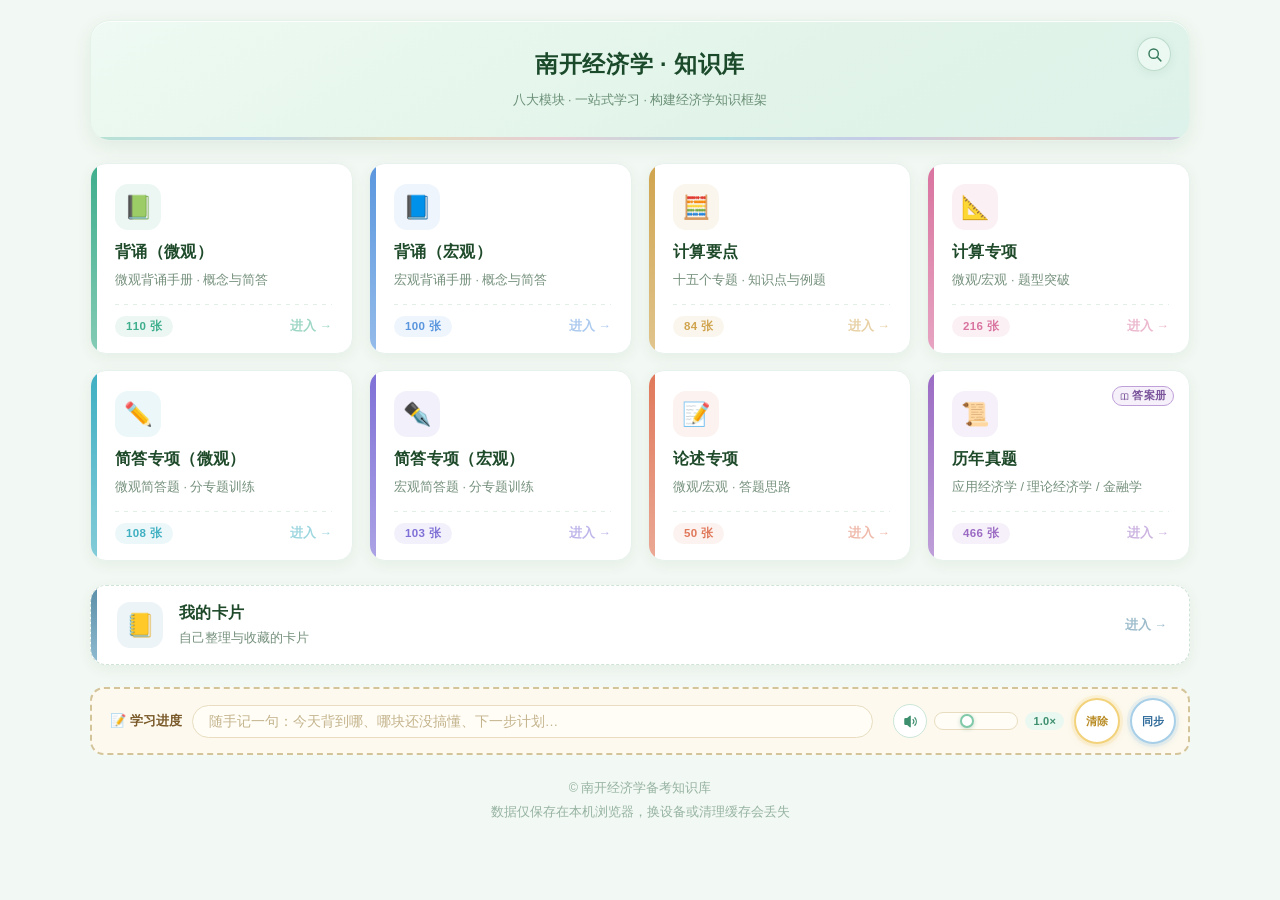
==== commit 3015b1c8: "首页预加载搜索索引，卡片空态文案调整 主页 head 增加 search-index.js 预加载，参数与搜索页一致；我的卡片筛选无结果文案去掉表情符号。" ====
--- a/index.html
+++ b/index.html
@@ -9,6 +9,7 @@
 <link rel="icon" type="image/png" sizes="16x16" href="icons/favicon-16.png">
 <link rel="apple-touch-icon" sizes="180x180" href="icons/apple-touch-icon.png">
 <link rel="manifest" href="manifest.webmanifest">
+<link rel="preload" href="search-index.js?v=20261110a" as="script">
 <meta name="theme-color" content="#E0D1EF">
 <title>南开经济学 · 知识库</title>
 <link rel="stylesheet" href="ui/tokens.css?v=20261110a">
@@ -135,7 +136,7 @@
         <span class="exp-tick"></span>
         <span class="exp-txt">
           <b>笔记图片</b>
-          <i>取消勾选即纯文字版，文件小得多</i>
+          <i>取消勾选即只导出纯文字数据</i>
         </span>
       </label>
       <label class="exp-opt" id="optConfig">
--- a/ui/tokens.css
+++ b/ui/tokens.css
@@ -1382,15 +1382,7 @@
   --ss-132: #8aa992;
 }
 
-/* 主页真题模块的答案册入口（浅紫描边款） */
-:root {
-  --home-answer-bg: #F7EFFB;
-  --home-answer-line: #C096DD;
-  --home-answer-ink: #7B4FA6;
-  --home-answer-bg-hover: #EFE4FA;
-  --home-answer-line-hover: #9B6BC4;
-  --home-answer-ink-hover: #6B3F96;
-}
+/* 答案册入口配色由主页按模块主色派生，不在全站固定 */
 
 /* 板块导航：序号圆钮与弹出面板。底色与「← 主页」同族，随主题走 */
 :root {
@@ -1418,6 +1410,11 @@
   --totop-ring: rgba(94, 201, 154, 0.6);
   --totop-shadow: 0 2px 4px rgba(120, 210, 180, 0.3);
   --totop-shadow-hover: 0 3px 7px rgba(120, 210, 180, 0.5);
+  /* 浮动按钮几何：AI 助手按钮与返回顶部箭头共用，保证箭头始终在按钮正上方且中心对齐 */
+  --fab-right: 22px;
+  --fab-bottom: 22px;
+  --fab-size: 58px;
+  --fab-top-gap: 18px;
 }
 
 /* 搜索跳转遮罩：engine/search-jump.js 注入的样式从这里取色 */
--- a/ui/home.css
+++ b/ui/home.css
@@ -91,15 +91,15 @@
 .mod-wrap { position: relative; }
 .mod-wrap > .mod { height: 100%; }
 
-/* 右上角答案册入口：比底栏「N 张」计数再收一档，hover 只加深底色与描边 */
+/* 右上角答案册入口：底色、描边、文字三档都随所属模块主色派生，不在全站写死 */
 .mod-answer {
   position: absolute; top: 16px; right: 16px; z-index: 2;
   display: inline-flex; align-items: center; gap: 3px;
   padding: 2px 7px;
-  border: 1px solid var(--home-answer-line);
+  border: 1px solid var(--c2);
   border-radius: 20px;
-  background: var(--home-answer-bg);
-  color: var(--home-answer-ink);
+  background: var(--soft);
+  color: var(--ans-ink, var(--c));
   font-size: 10.5px; font-weight: 600; letter-spacing: .2px;
   text-decoration: none; white-space: nowrap;
   transition: background .15s ease, border-color .15s ease, color .15s ease,
@@ -108,14 +108,14 @@
 .mod-answer svg { width: 9px; height: 9px; display: block; }
 @media (hover: hover) and (pointer: fine) {
   .mod-answer:hover {
-    background: var(--home-answer-bg-hover);
-    border-color: var(--home-answer-line-hover);
-    color: var(--home-answer-ink-hover);
+    background: var(--ans-bg-hover, var(--soft));
+    border-color: var(--c);
+    color: var(--ans-ink-hover, var(--c));
   }
   /* 入口与卡片同级，整卡浮动时同步跟一档，视觉上仍是一张卡 */
   .mod-wrap:hover .mod-answer { transform: translateY(-3px); }
 }
-.mod-answer:active { background: var(--home-answer-bg-hover); }
+.mod-answer:active { background: var(--ans-bg-hover, var(--soft)); }
 
 .mod {
   position: relative;
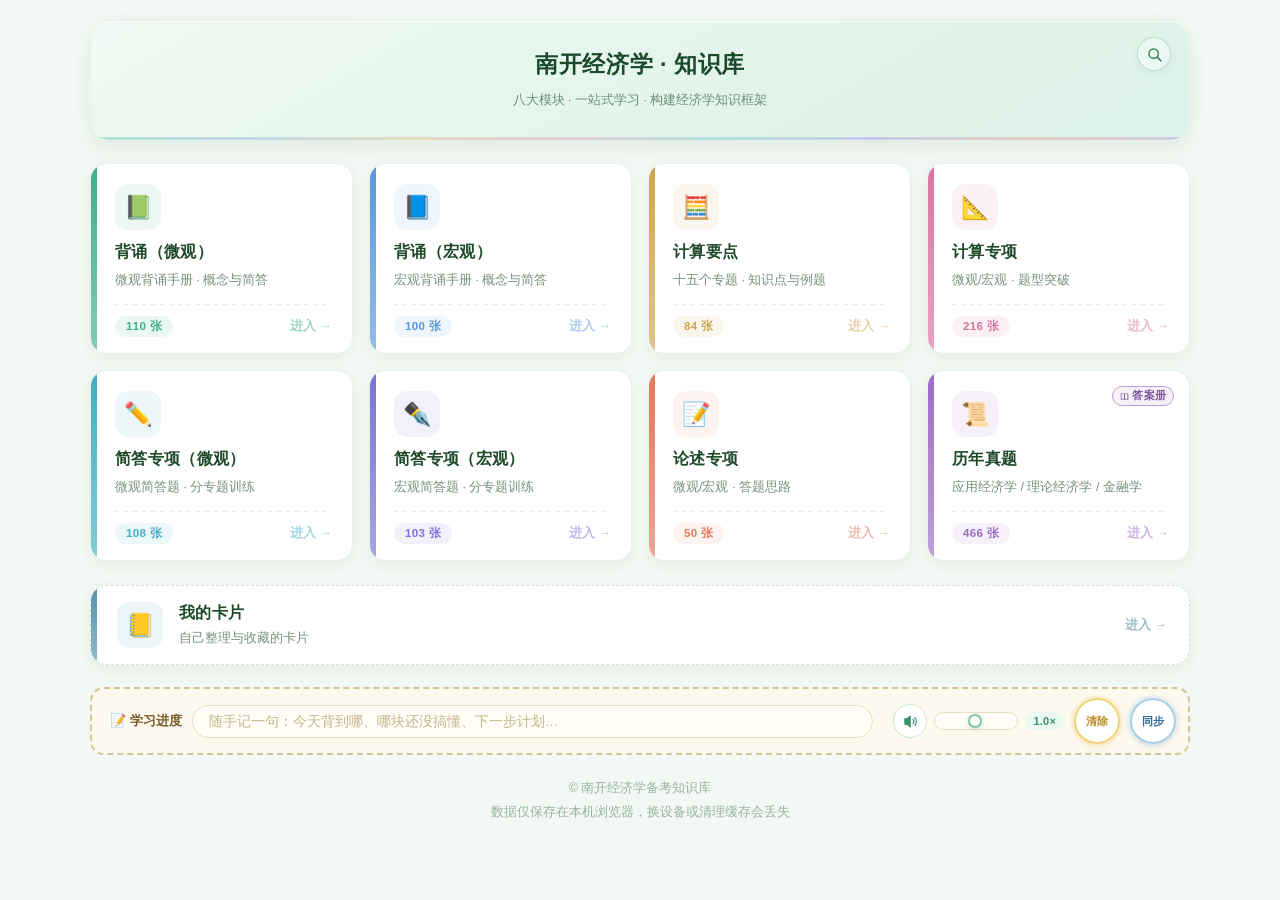
==== commit 52e3df4c: "搜索跳转还原与语速下限调整 - 搜索跳转退出时按快照还原各页筛选并写回存储，经返回条离开同样写回 - 跳转落点被筛选挡住时自动放回默认再定位，提示条降级为卡片缺失兜底 - 语速滑杆下限放宽至0.1，适" ====
--- a/index.html
+++ b/index.html
@@ -9,13 +9,12 @@
 <link rel="icon" type="image/png" sizes="16x16" href="icons/favicon-16.png">
 <link rel="apple-touch-icon" sizes="180x180" href="icons/apple-touch-icon.png">
 <link rel="manifest" href="manifest.webmanifest">
-<link rel="preload" href="search-index.js?v=20261110a" as="script">
 <meta name="theme-color" content="#E0D1EF">
 <title>南开经济学 · 知识库</title>
-<link rel="stylesheet" href="ui/tokens.css?v=20261110a">
-<link rel="stylesheet" href="theme/tokens.css?v=20261110a">
-<link rel="stylesheet" href="ui/components.css?v=20261110a">
-<link rel="stylesheet" href="ui/home.css?v=20261110a">
+<link rel="stylesheet" href="ui/tokens.css?v=20261113a">
+<link rel="stylesheet" href="theme/tokens.css?v=20261113a">
+<link rel="stylesheet" href="ui/components.css?v=20261113a">
+<link rel="stylesheet" href="ui/home.css?v=20261116b">
 </head>
 <body class="page-home">
 <div class="home-wrap">
@@ -44,7 +43,7 @@
     <!-- 朗读控件（引擎：engine/tts.js） -->
     <div class="tts" id="ttsBox">
       <button class="tts-btn" id="ttsBtn" type="button" title="朗读学习进度" aria-label="朗读学习进度"></button>
-      <input class="tts-range" id="ttsRate" type="range" min="0.5" max="2" step="0.1" value="1" title="朗读语速" aria-label="朗读语速" />
+      <input class="tts-range" id="ttsRate" type="range" min="0.1" max="2" step="0.1" value="1" title="朗读语速" aria-label="朗读语速" />
       <span class="tts-val" id="ttsVal">1.0×</span>
     </div>
 
@@ -93,6 +92,8 @@
       <span class="prog-cnt">0 字</span>
       <div class="prog-tools">
         <button class="prog-tool prog-tts" type="button">🔊 朗读</button>
+        <button class="prog-tool prog-replay" type="button">重播</button>
+        <button class="prog-tool prog-loop" type="button">单次</button>
         <button class="prog-tool prog-clear" type="button">清空</button>
         <button class="prog-tool prog-save" type="button">保存</button>
       </div>
@@ -167,17 +168,23 @@
 <!-- 导入用的文件选择器（确认弹层由 KB.UI.confirm 动态生成） -->
 <input type="file" id="importFile" accept=".json,application/json" style="display:none" />
 
-<script src="palette.config.js?v=20261110a"></script>
-<script src="project.config.js?v=20261110a"></script>
-<script src="engine/render/common.js?v=20261110a"></script>
-<script src="engine/ui.js?v=20261110a"></script>
-<script src="engine/store.js?v=20261110a"></script>
-<script src="engine/blobstore.js?v=20261110a"></script>
-<script src="engine/tts.js?v=20261110a"></script>
-<script src="engine/clear/core.js?v=20261110a"></script>
-<script src="engine/clear/petal.js?v=20261110a"></script>
-<script src="engine/sync/wechat.js?v=20261110a"></script>
-<script src="engine/sync/core.js?v=20261110a"></script>
-<script src="engine/home.js?v=20261110a"></script>
+<script src="palette.config.js?v=20261113a" defer></script>
+<script src="project.config.js?v=20261113a" defer></script>
+<script src="engine/render/common.js?v=20261113a" defer></script>
+<script src="engine/ui.js?v=20261113a" defer></script>
+<script src="engine/store.js?v=20261113a" defer></script>
+<script src="engine/blobstore.js?v=20261113a" defer></script>
+<script src="engine/tts.js?v=20261117a" defer></script>
+<script src="engine/clear/core.js?v=20261113a" defer></script>
+<script src="engine/clear/petal.js?v=20261113a" defer></script>
+<script src="engine/sync/wechat.js?v=20261113a" defer></script>
+<script src="engine/sync/core.js?v=20261113a" defer></script>
+<script src="engine/home.js?v=20261116a" defer></script>
+<script>
+/* 离线与复访缓存：注册失败不影响页面本身 */
+if ('serviceWorker' in navigator) {
+  navigator.serviceWorker.register('sw.js').catch(function () {});
+}
+</script>
 </body>
 </html>
--- a/ui/home.css
+++ b/ui/home.css
@@ -721,7 +721,8 @@
   transition: transform .3s cubic-bezier(.34,1.56,.64,1);
 }
 .prog-overlay.show .prog-card { transform: translateY(0) scale(1); }
-.prog-card-head { display: flex; align-items: center; gap: 10px; padding: 0 2px 12px; }
+/* 卡片高度不够时只压输入区，头和按钮保持原高，按钮不会被挤出边框 */
+.prog-card-head { display: flex; align-items: center; gap: 10px; padding: 0 2px 12px; flex: 0 0 auto; }
 .prog-card-head .ttl { font-size: 15px; font-weight: 700; color: var(--home-prog-title); letter-spacing: .3px; }
 .prog-card-head .dt { font-size: 11.5px; color: var(--home-prog-date); }
 .prog-card-close {
@@ -731,17 +732,17 @@
 }
 .prog-card-close:hover { background: var(--home-prog-btn-hover); }
 .prog-card textarea {
-  width: 100%; flex: 1; min-height: 260px; resize: none;
+  width: 100%; flex: 1 1 260px; min-height: 0; resize: none;
   font-family: inherit; font-size: 14px; line-height: 1.9; color: var(--home-note-input-ink);
   background: var(--home-note-input-bg); border: 1px solid var(--home-note-input-line); border-radius: 12px;
   padding: 12px 15px; outline: none; transition: .2s;
 }
 .prog-card textarea::placeholder { color: var(--home-note-placeholder); }
 .prog-card textarea:focus { border-color: var(--home-note-focus); box-shadow: 0 0 0 3px var(--home-note-focus-ring); }
-.prog-card-foot { display: flex; align-items: center; gap: 10px; padding: 10px 2px 0; flex-wrap: wrap; }
+.prog-card-foot { display: flex; align-items: center; gap: 10px; padding: 10px 2px 0; flex-wrap: wrap; flex: 0 0 auto; }
 .prog-cnt { font-size: 11.5px; color: var(--home-prog-date); white-space: nowrap; }
 .prog-cnt.saved { color: var(--home-prog-cnt-saved); }
-.prog-tools { margin-left: auto; display: flex; gap: 8px; }
+.prog-tools { margin-left: auto; display: flex; flex-wrap: wrap; justify-content: flex-end; gap: 8px; }
 .prog-tool {
   display: flex; align-items: center; gap: 5px; white-space: nowrap;
   padding: 5px 13px; border-radius: 20px; cursor: pointer;
@@ -750,6 +751,7 @@
 }
 .prog-tool:hover { background: var(--home-prog-btn-hover); }
 .prog-tool:active { transform: translateY(1px); }
+.prog-tool:disabled { opacity: .5; cursor: default; }
 /* 朗读中 / 暂停：暖黄高亮；清空二次确认：红；已保存：绿 */
 .prog-tool.speaking, .prog-tool.paused {
   background: var(--home-prog-tts-bg); border-color: var(--home-prog-tts-line); color: var(--home-prog-tts-ink);
@@ -818,8 +820,10 @@
   .mine-bar-txt i { font-size: 12px; }
 
   .prog-card { width: 100%; max-height: 88vh; padding: 14px 13px 12px; border-radius: 18px; }
-  .prog-card textarea { min-height: 190px; font-size: 13.5px; }
-  .prog-tool { padding: 5px 11px; font-size: 11.5px; }
+  .prog-card textarea { flex-basis: 190px; font-size: 13.5px; }
+  /* 字数与按钮同排靠右，收一点间距和边距容下五个按钮 */
+  .prog-tools { gap: 6px; }
+  .prog-tool { padding: 5px 10px; font-size: 11.5px; }
 }
 
 /* 极窄机型：花瓣圈与进度条再收一档 */
